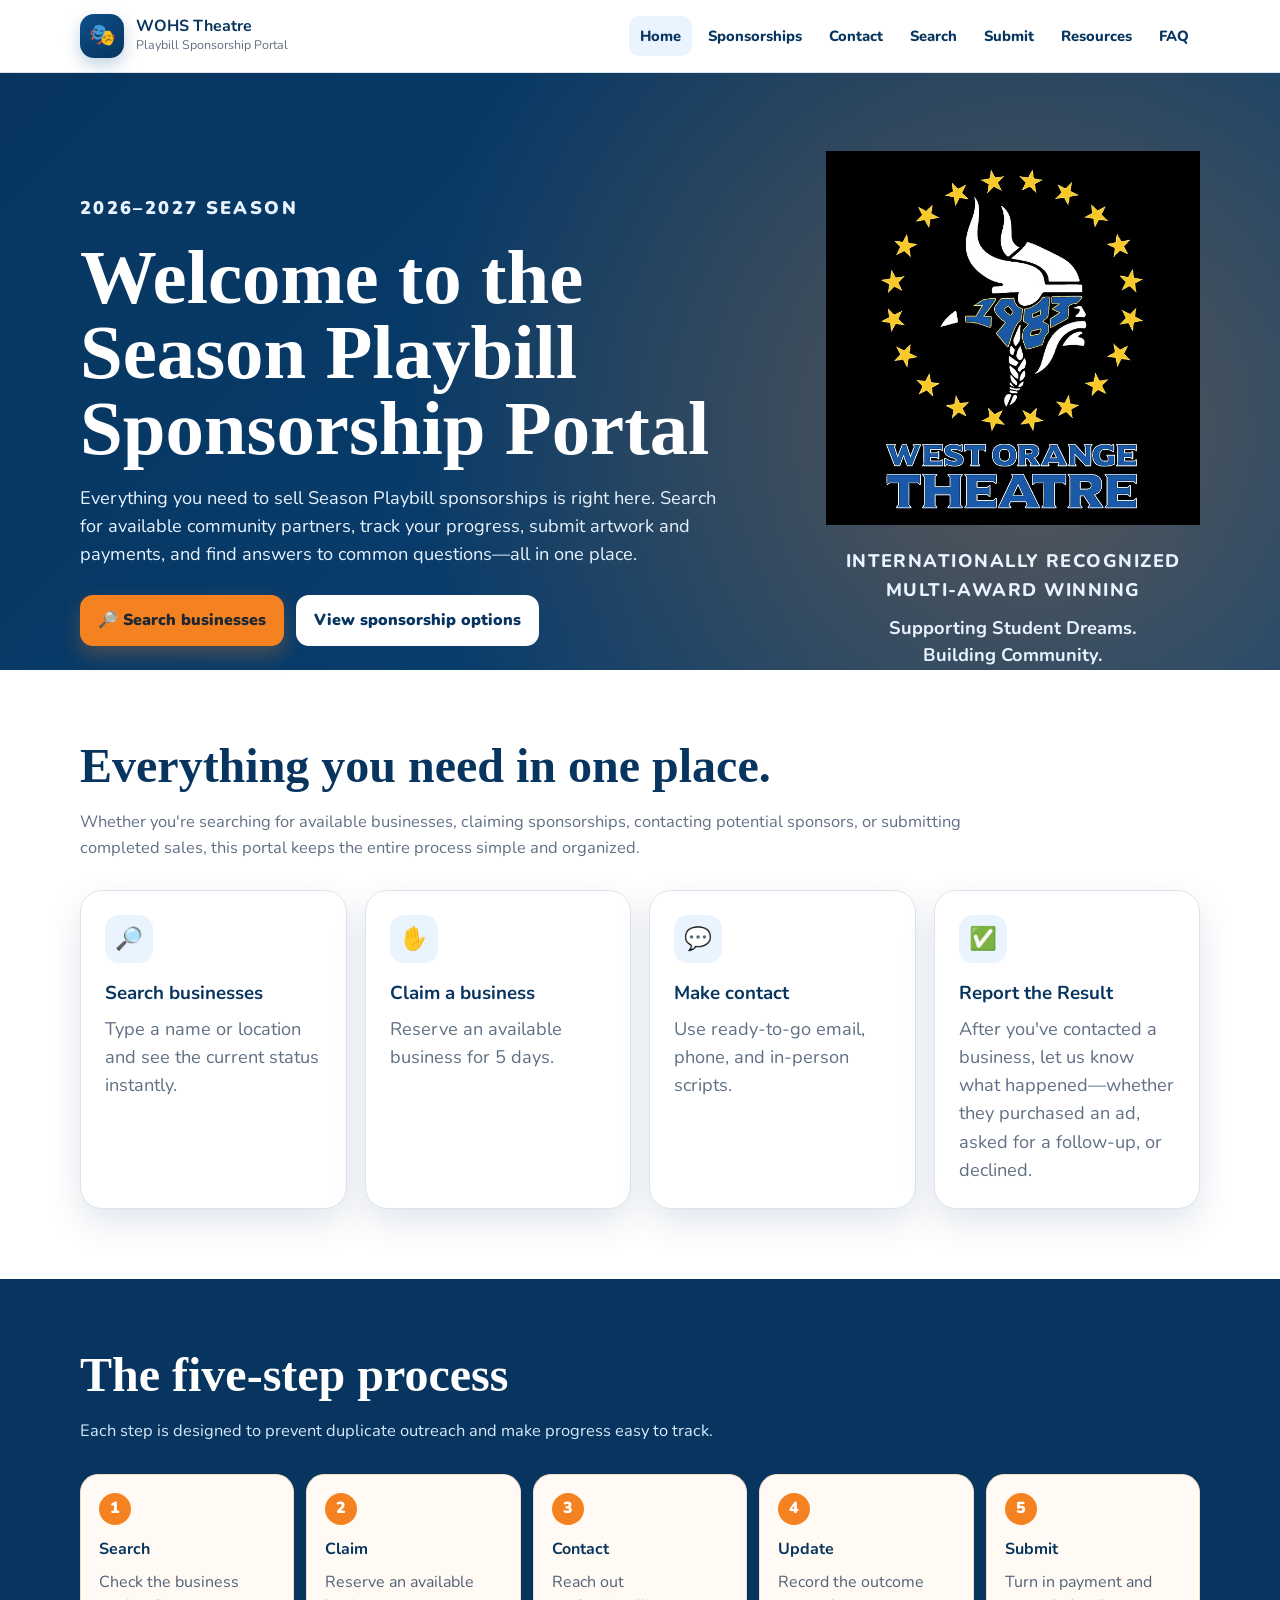
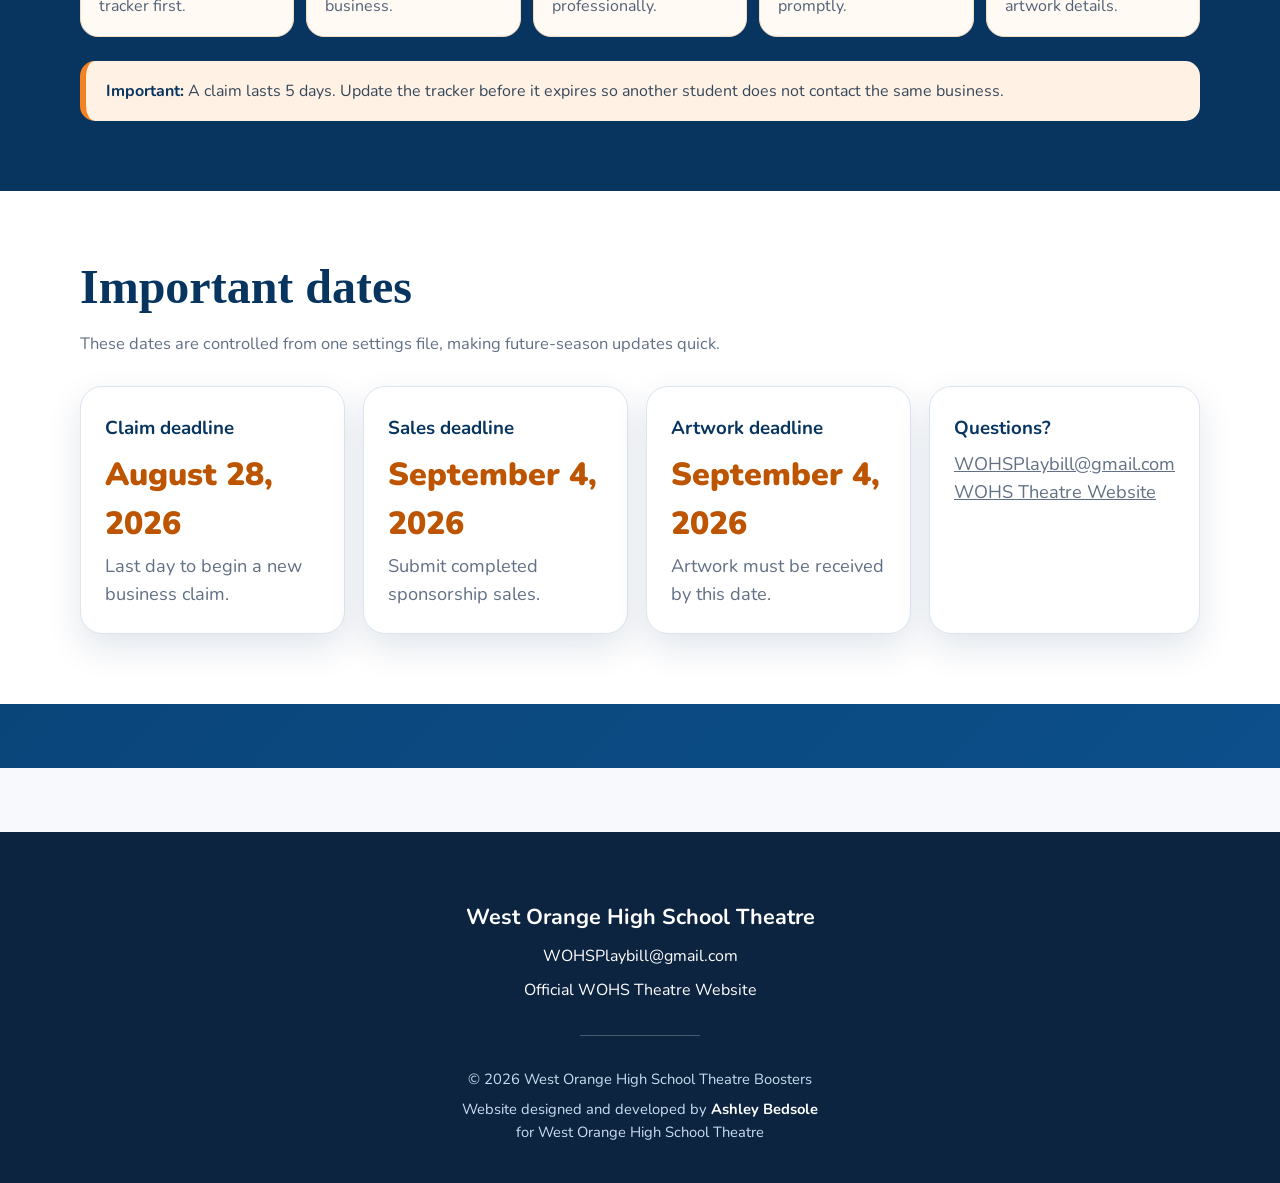
==== index.html @ 3144fc6a "Update index.html Updated order of navigation" ====
<!doctype html><html lang="en"><head><meta charset="utf-8"><meta name="viewport" content="width=device-width,initial-scale=1"><title>WOHS Theatre Playbill Sponsorships</title><meta name="description" content="Search, claim, contact, and submit West Orange High School Theatre playbill sponsorships."><link rel="stylesheet" href="css/styles.css"><script defer src="js/config.js"></script><script defer src="js/app.js"></script></head><body>
<a class="skip-link" href="#main">Skip to content</a>
<header class="site-header"><div class="container header-inner"><a class="brand" href="index.html"><span class="brand-mark">🎭</span><span class="brand-text"><strong>WOHS Theatre</strong><span>Playbill Sponsorship Portal</span></span></a><button class="menu-button" aria-expanded="false" aria-label="Open navigation">Menu</button><nav class="site-nav">
  <a href="index.html">Home</a>
  <a href="sponsorships.html">Sponsorships</a>
  <a href="contact.html">Contact</a>
  <a href="search.html">Search</a>
  <a href="submit.html">Submit</a>
  <a href="resources.html">Resources</a>
  <a href="faq.html">FAQ</a>
</nav></div></header>
<main id="main"><section class="hero"><div class="container hero-grid"><div><p class="eyebrow"><span data-config="season">2026–2027</span> season</p><h1>Welcome to the Season Playbill Sponsorship Portal</h1>

<p>
  Everything you need to sell Season Playbill sponsorships is right here.
  Search for available community partners, track your progress, submit
  artwork and payments, and find answers to common questions—all in one
  place.
</p><div class="hero-actions"><a class="button button-orange" href="search.html">🔎 Search businesses</a><a class="button button-white" href="sponsorships.html">View sponsorship options</a></div></div><div class="hero-brand">

    <img
        src="assets/wohs-theatre-logo.avif"
        alt="West Orange High School Theatre logo">

    <p class="hero-recognition">
        Internationally Recognized<br>
        Multi-Award Winning
    </p>

    <p class="hero-tagline">
        Supporting Student Dreams.<br>
        Building Community.
    </p>

</div>
    </div>
<section class="section section-white"><div class="container"><div class="section-title"><h2>Everything you need in one place.</h2>

<p>
Whether you're searching for available businesses, claiming sponsorships, contacting potential sponsors, or submitting completed sales, this portal keeps the entire process simple and organized.
</p></div><div class="action-grid"><a class="action-card" href="search.html"><span class="card-icon">🔎</span><h3>Search businesses</h3><p>Type a name or location and see the current status instantly.</p></a><a class="action-card" data-link="claimFormUrl" href="#"><span class="card-icon">✋</span><h3>Claim a business</h3><p>Reserve an available business for <span data-config="claimLengthDays">5</span> days.</p></a><a class="action-card" href="contact.html"><span class="card-icon">💬</span><h3>Make contact</h3><p>Use ready-to-go email, phone, and in-person scripts.</p></a><a class="action-card" href="submit.html"><span class="card-icon">✅</span><h3>Report the Result</h3>

<p>
  After you've contacted a business, let us know what happened—whether they purchased an ad, asked for a follow-up, or declined.
</p></a></div></div></section>
<section class="section process-section"><div class="container"><div class="section-title"><h2>The five-step process</h2><p>Each step is designed to prevent duplicate outreach and make progress easy to track.</p></div><div class="steps"><div class="step"><strong>Search</strong><span>Check the business tracker first.</span></div><div class="step"><strong>Claim</strong><span>Reserve an available business.</span></div><div class="step"><strong>Contact</strong><span>Reach out professionally.</span></div><div class="step"><strong>Update</strong><span>Record the outcome promptly.</span></div><div class="step"><strong>Submit</strong><span>Turn in payment and artwork details.</span></div></div><div class="notice" style="margin-top:24px"><strong>Important:</strong> A claim lasts <span data-config="claimLengthDays">5</span> days. Update the tracker before it expires so another student does not contact the same business.</div></div></section>
<section class="section section-white"><div class="container"><div class="section-title"><h2>Important dates</h2><p>These dates are controlled from one settings file, making future-season updates quick.</p></div><div class="pricing-grid"><div class="price-card"><h3>Claim deadline</h3><p class="price" data-config="claimDeadline">August 28, 2026</p><p>Last day to begin a new business claim.</p></div><div class="price-card"><h3>Sales deadline</h3><p class="price" data-config="salesDeadline">September 4, 2026</p><p>Submit completed sponsorship sales.</p></div><div class="price-card"><h3>Artwork deadline</h3><p class="price" data-config="artworkDeadline">September 4, 2026</p><p>Artwork must be received by this date.</p></div><div class="price-card">
  <h3>Questions?</h3>

  <p>
    <a
      data-email-link
      href="mailto:WOHSPlaybill@gmail.com"
      data-config="contactEmail">
      WOHSPlaybill@gmail.com
    </a>
  </p>

  <p>
    <a
      data-link="theatreWebsite"
      href="https://www.wohstheatre.com">
      WOHS Theatre Website
    </a>
  </p>
</div>

</div>
</div>
</section>
</main>
<footer class="site-footer">
  <div class="container">

    <div class="footer-main">
      <h3>West Orange High School Theatre</h3>

      <p>
        <a data-email-link
           href="mailto:WOHSPlaybill@gmail.com"
           data-config="contactEmail">
          WOHSPlaybill@gmail.com
        </a>
      </p>

      <p>
        <a data-link="theatreWebsite"
           href="https://www.wohstheatre.com">
          Official WOHS Theatre Website
        </a>
      </p>
    </div>

    <hr class="footer-divider">

    <div class="footer-credit">
      <p>© 2026 West Orange High School Theatre Boosters</p>

      <p>
        Website designed and developed by
        <a href="https://www.linkedin.com/in/ashleybedsole"
           target="_blank"
           rel="noopener">
          <strong>Ashley Bedsole</strong>
        </a><br>
        for West Orange High School Theatre
      </p>
    </div>
</footer>
</body>
</html>
---- css/styles.css ----
@import url('https://fonts.googleapis.com/css2?family=Nunito:wght@400;600;700;800;900&display=swap');
:root{--blue:#0c4f8a;--blue-dark:#07355f;--blue-soft:#eaf4ff;--orange:#f58220;--orange-dark:#bd5400;--cream:#fffaf2;--ink:#182433;--muted:#617085;--line:#dbe5ef;--green:#167547;--green-bg:#e9f8f0;--gold:#9a5b00;--gold-bg:#fff4dc;--purple:#315b9e;--purple-bg:#eaf0ff;--gray-bg:#f1f3f6;--shadow:0 14px 35px rgba(8,53,95,.12);--radius:22px}
*{box-sizing:border-box}html{scroll-behavior:smooth}body{margin:0;font-family:'Nunito',sans-serif;color:var(--ink);background:#f7f9fc;line-height:1.55}a{color:inherit}img{max-width:100%}.container{width:min(1120px,calc(100% - 32px));margin:auto}.skip-link{position:absolute;left:-9999px}.skip-link:focus{left:16px;top:16px;z-index:999;background:white;padding:10px;border-radius:8px}.site-header{position:sticky;top:0;z-index:50;background:rgba(255,255,255,.96);backdrop-filter:blur(12px);border-bottom:1px solid var(--line)}.header-inner{min-height:72px;display:flex;align-items:center;justify-content:space-between;gap:20px}.brand{text-decoration:none;display:flex;align-items:center;gap:12px}.brand-mark{width:44px;height:44px;border-radius:14px;background:linear-gradient(145deg,var(--blue),var(--blue-dark));display:grid;place-items:center;color:white;font-size:1.35rem;box-shadow:0 7px 16px rgba(12,79,138,.25)}.brand-text strong{display:block;color:var(--blue-dark);font-size:1rem;line-height:1.1}.brand-text span{display:block;color:var(--muted);font-size:.78rem}.site-nav{display:flex;align-items:center;gap:5px}.site-nav a{text-decoration:none;padding:9px 11px;border-radius:10px;color:var(--blue-dark);font-weight:800;font-size:.92rem}.site-nav a:hover,.site-nav a[aria-current='page']{background:var(--blue-soft)}.menu-button{display:none;border:0;background:var(--blue-soft);border-radius:10px;padding:9px 12px;font:inherit;font-weight:900;color:var(--blue-dark)}.hero{overflow:hidden;background:radial-gradient(circle at 80% 15%,rgba(245,130,32,.34),transparent 28%),linear-gradient(135deg,var(--blue-dark),var(--blue));color:white;padding:78px 0 64px}.hero-grid{
  display:grid;
  grid-template-columns:minmax(0,1.3fr) minmax(280px,.7fr);
  align-items:center;
  gap:52px;
}

.hero-grid > *{
  min-width:0;
}.eyebrow{text-transform:uppercase;letter-spacing:.13em;font-size:.76rem;font-weight:900;color:#ffd4ae}.hero h1,.page-hero h1{font-family:Rockwell,'Roboto Slab',Georgia,serif;font-size:clamp(2.55rem,6vw,5rem);line-height:.98;margin:.22em 0}.hero p{font-size:1.14rem;max-width:650px;color:#e8f3ff}.hero-actions,.button-row{display:flex;flex-wrap:wrap;gap:12px;margin-top:26px}.button{display:inline-flex;align-items:center;justify-content:center;gap:8px;text-decoration:none;border:0;border-radius:13px;padding:13px 18px;font-weight:900;cursor:pointer;transition:.18s transform,.18s box-shadow}.button:hover{transform:translateY(-2px)}.button-orange{background:var(--orange);color:#1e2731;box-shadow:0 9px 20px rgba(245,130,32,.28)}.button-orange:hover{background:#ff963d}.button-white{background:white;color:var(--blue-dark)}.button-blue{background:var(--blue);color:white}.button-small{padding:10px 14px;font-size:.9rem}.playbill-card{background:#fff;color:var(--ink);border-radius:28px;padding:20px;box-shadow:0 25px 55px rgba(0,0,0,.24);transform:rotate(2deg)}.playbill-top{border:5px solid var(--ink);padding:12px;text-align:center}.playbill-top small{font-weight:900}.bravo{font-family:Rockwell,Georgia,serif;font-size:clamp(3.2rem,7vw,5.2rem);line-height:1;color:var(--blue-dark);margin:8px 0}.playbill-art{height:190px;margin-top:14px;border-radius:13px;background:linear-gradient(145deg,rgba(12,79,138,.92),rgba(7,53,95,.98)),repeating-linear-gradient(30deg,transparent 0 20px,rgba(255,255,255,.08) 20px 22px);display:grid;place-items:center;color:white;text-align:center;padding:20px}.playbill-art span{font-size:4.4rem}.section{padding:70px 0}.section-white{background:white}.section-title{
  max-width:none;
  margin-bottom:30px;
}

.section-title p{
  max-width:900px;
}.section-title h2,.content-card h2{font-family:Rockwell,'Roboto Slab',Georgia,serif;color:var(--blue-dark);font-size:clamp(1.9rem,4vw,3rem);line-height:1.1;margin:0 0 10px}.section-title p{color:var(--muted);font-size:1.03rem}.action-grid,.pricing-grid,.resource-grid{display:grid;grid-template-columns:repeat(4,1fr);gap:18px}.action-card,.price-card,.resource-card,.content-card{background:white;border:1px solid var(--line);border-radius:var(--radius);padding:24px;box-shadow:var(--shadow)}.action-card{text-decoration:none;transition:.18s transform,.18s border-color}.action-card:hover{transform:translateY(-4px);border-color:#9fc1e4}.card-icon{width:48px;height:48px;border-radius:14px;background:var(--blue-soft);display:grid;place-items:center;font-size:1.4rem;margin-bottom:16px}.action-card h3,.price-card h3,.resource-card h3{color:var(--blue-dark);margin:.2rem 0 .4rem}.action-card p,.price-card p,.resource-card p{color:var(--muted);margin:0}.steps{display:grid;grid-template-columns:repeat(5,1fr);gap:12px;counter-reset:step}.step{background:var(--cream);border:1px solid #f3dcc0;border-radius:18px;padding:18px}.step:before{counter-increment:step;content:counter(step);width:32px;height:32px;display:grid;place-items:center;border-radius:50%;background:var(--orange);font-weight:900;margin-bottom:12px}.step strong{display:block;color:var(--blue-dark)}.notice{background:#fff2e4;border-left:6px solid var(--orange);padding:18px 20px;border-radius:15px}.page-hero{background:linear-gradient(135deg,var(--blue-dark),var(--blue));color:white;padding:52px 0}.page-hero h1{font-size:clamp(2.3rem,5vw,4.2rem)}.page-hero p{max-width:720px;color:#e7f2ff;font-size:1.08rem}.content-wrap{display:grid;grid-template-columns:minmax(0,1fr) 300px;gap:25px;align-items:start}.sidebar-card{position:sticky;top:96px}.search-panel{background:white;border:1px solid var(--line);border-radius:26px;padding:24px;box-shadow:var(--shadow);margin-top:-38px;position:relative}.search-label{display:block;color:var(--blue-dark);font-weight:900;margin-bottom:8px}.search-control{display:flex;gap:10px;align-items:center;border:2px solid #c5d8eb;border-radius:16px;padding:4px 6px 4px 14px}.search-control:focus-within{border-color:var(--blue);box-shadow:0 0 0 4px rgba(12,79,138,.1)}.search-control input{min-width:0;flex:1;border:0;outline:0;padding:13px 4px;font:inherit;font-size:1.02rem}.clear-button{border:0;background:var(--blue-soft);color:var(--blue-dark);border-radius:10px;padding:9px 12px;font:inherit;font-weight:900;cursor:pointer}.filters{display:flex;gap:8px;flex-wrap:wrap;margin:18px 0}.filter-chip{border:1px solid #bfd2e5;background:white;border-radius:999px;padding:8px 13px;color:var(--blue-dark);font:inherit;font-weight:900;cursor:pointer}.filter-chip.active{background:var(--blue);color:white;border-color:var(--blue)}.results-header{display:flex;justify-content:space-between;align-items:center;gap:10px;margin:24px 0 12px}.results-header h2{font-family:Rockwell,Georgia,serif;color:var(--blue-dark);margin:0}.results-header span{color:var(--muted);font-weight:800}.business-results{display:grid;gap:13px}.business-card{background:white;border:1px solid var(--line);border-radius:18px;padding:19px;box-shadow:0 7px 20px rgba(8,53,95,.06)}.business-card-main{display:flex;justify-content:space-between;align-items:flex-start;gap:16px}.business-card h2{font-family:'Nunito',sans-serif;font-size:1.15rem;margin:0;color:var(--blue-dark)}.location,.result-detail,.updated{margin:.2rem 0;color:var(--muted)}.updated{font-size:.8rem}.status{border-radius:999px;padding:7px 10px;font-size:.78rem;font-weight:900;white-space:nowrap}.status-available{background:var(--green-bg);color:var(--green)}.status-claimed{background:var(--gold-bg);color:var(--gold)}.status-purchased{background:var(--purple-bg);color:var(--purple)}.status-declined,.status-other{background:var(--gray-bg);color:#56606d}.empty-message{display:flex;flex-direction:column;gap:3px;padding:22px;border:1px dashed #b8cadd;border-radius:16px;color:var(--muted)}.price-card .price{font-size:2rem;font-weight:900;color:var(--orange-dark);margin:.2rem 0}.price-card.featured{border:2px solid var(--orange);position:relative}.price-card.featured:before{content:'Popular';position:absolute;right:16px;top:-13px;background:var(--orange);padding:4px 10px;border-radius:999px;font-size:.75rem;font-weight:900}.two-col{display:grid;grid-template-columns:1fr 1fr;gap:20px}.check-list{padding:0;list-style:none}.check-list li{padding-left:28px;position:relative;margin:10px 0}.check-list li:before{content:'✓';position:absolute;left:0;color:var(--green);font-weight:900}.faq details{background:white;border:1px solid var(--line);border-radius:15px;padding:16px 18px;margin-bottom:10px}.faq summary{cursor:pointer;font-weight:900;color:var(--blue-dark)}.faq p{color:var(--muted)}.site-footer{background:var(--blue-dark);color:white;padding:38px 0;margin-top:50px}.footer-grid{display:flex;justify-content:space-between;gap:30px;align-items:flex-start}.site-footer p{color:#c9def2;margin:.4rem 0}.site-footer a{color:white}.fine-print{font-size:.8rem;color:#9fbcd7!important;margin-top:18px!important}
@media(max-width:900px){.hero-grid,.content-wrap{grid-template-columns:1fr}.playbill-card{max-width:470px;margin:auto}.action-grid,.pricing-grid,.resource-grid{grid-template-columns:repeat(2,1fr)}.steps{grid-template-columns:1fr 1fr}.sidebar-card{position:static}.site-nav{display:none;position:absolute;top:72px;left:0;right:0;background:white;padding:12px 16px 18px;border-bottom:1px solid var(--line);flex-direction:column;align-items:stretch}.site-nav.open{display:flex}.menu-button{display:block}.site-nav a{padding:11px 14px}.two-col{grid-template-columns:1fr}}
@media(max-width:600px){.container{width:min(100% - 22px,1120px)}.hero{padding:52px 0}.hero-grid{gap:34px}.hero-actions .button,.button-row .button{width:100%}.action-grid,.pricing-grid,.resource-grid,.steps{grid-template-columns:1fr}.section{padding:52px 0}.business-card-main{flex-direction:column}.status{align-self:flex-start}.search-panel{padding:17px}.footer-grid{flex-direction:column}.brand-text span{display:none}}
/* ---------- Footer ---------- */

.site-footer{
    background:#0d2440;
    color:#ffffff;
    margin-top:4rem;
    padding:3rem 1.5rem 2rem;
}

.site-footer a{
    color:#ffffff;
    text-decoration:none;
    transition:.2s;
}

.site-footer a:hover{
    color:#f6a623;
}

.footer-main{
    text-align:center;
}

.footer-main h3{
    margin-bottom:.6rem;
    font-size:1.35rem;
}

.footer-main p{
    margin:.55rem 0;
}

.footer-divider{
    width:120px;
    margin:2rem auto;
    border:none;
    border-top:1px solid rgba(255,255,255,.25);
}

.footer-credit{
    text-align:center;
    font-size:.92rem;
    color:rgba(255,255,255,.82);
}

.footer-credit p{
    margin:.4rem 0;
    line-height:1.6;
}

.footer-credit strong{
    color:#ffffff;
}
/* ---------- Homepage Logo Section ---------- */

.hero-brand{
  text-align:center;
}

.hero-brand img{
  display:block;
  width:100%;
  max-width:420px;
  height:auto;
  margin:0 auto;
  object-fit:contain;
}

.hero-recognition{
  margin:1.4rem 0 .6rem;
  color:#ffffff;
  font-size:1rem;
  font-weight:800;
  letter-spacing:.08em;
  line-height:1.6;
  text-transform:uppercase;
}

.hero-tagline{
  margin:0;
  color:#f4b400;
  font-size:1.15rem;
  font-weight:700;
  line-height:1.5;
}

@media (max-width: 850px){
  .hero-brand img{
    width:min(100%, 340px);
  }
}

/* Five-step process section */

.process-section{
  background:var(--blue-dark);
  color:white;
}

.process-section .section-title h2{
  color:white;
}

.process-section .section-title p{
  color:#d9e9fb;
}

.process-section .step{
  background:#fffaf3;
  border-color:#f3dcc0;
}

.process-section .step strong{
  color:var(--blue-dark);
}

.process-section .step span{
  display:block;
  margin-top:8px;
  color:#526177;
  line-height:1.5;
}

.process-section .notice{
  background:#fff2e4;
  color:#37475b;
}

.process-section .notice strong{
  color:var(--blue-dark);
}
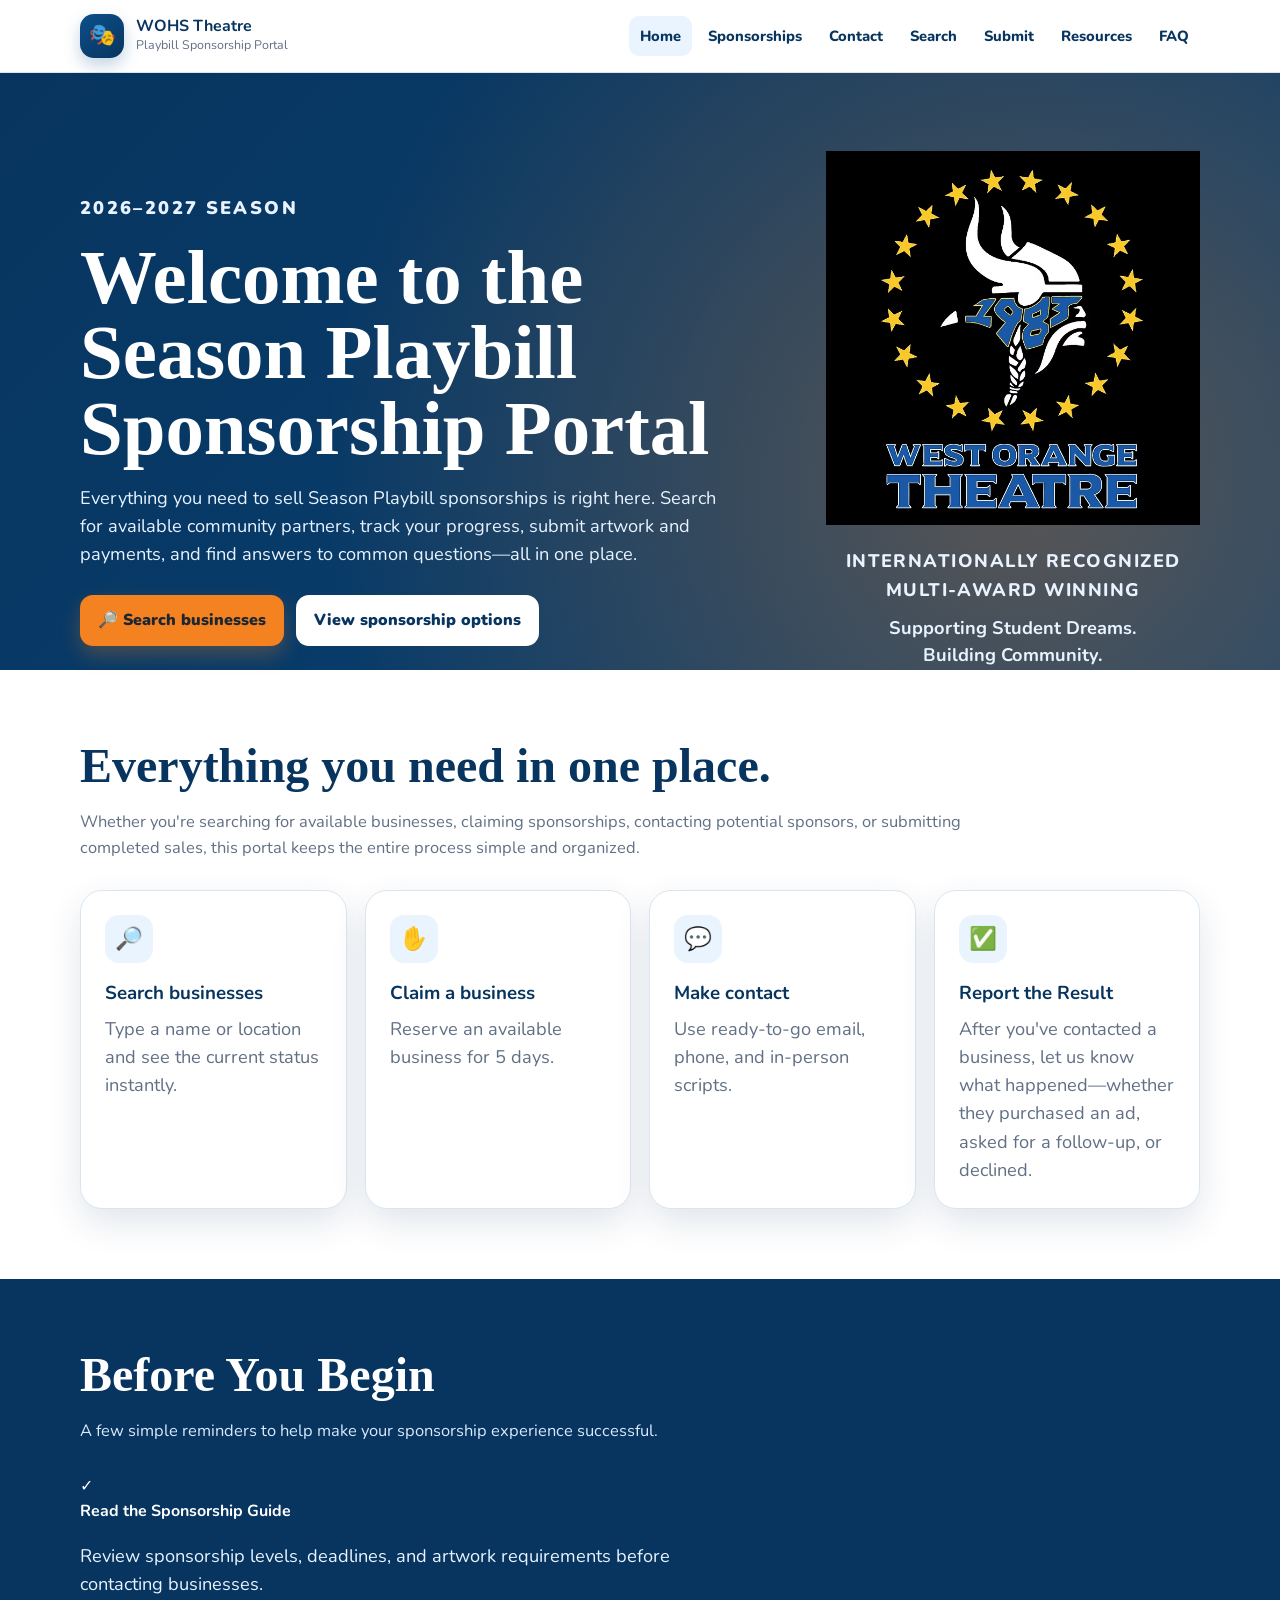
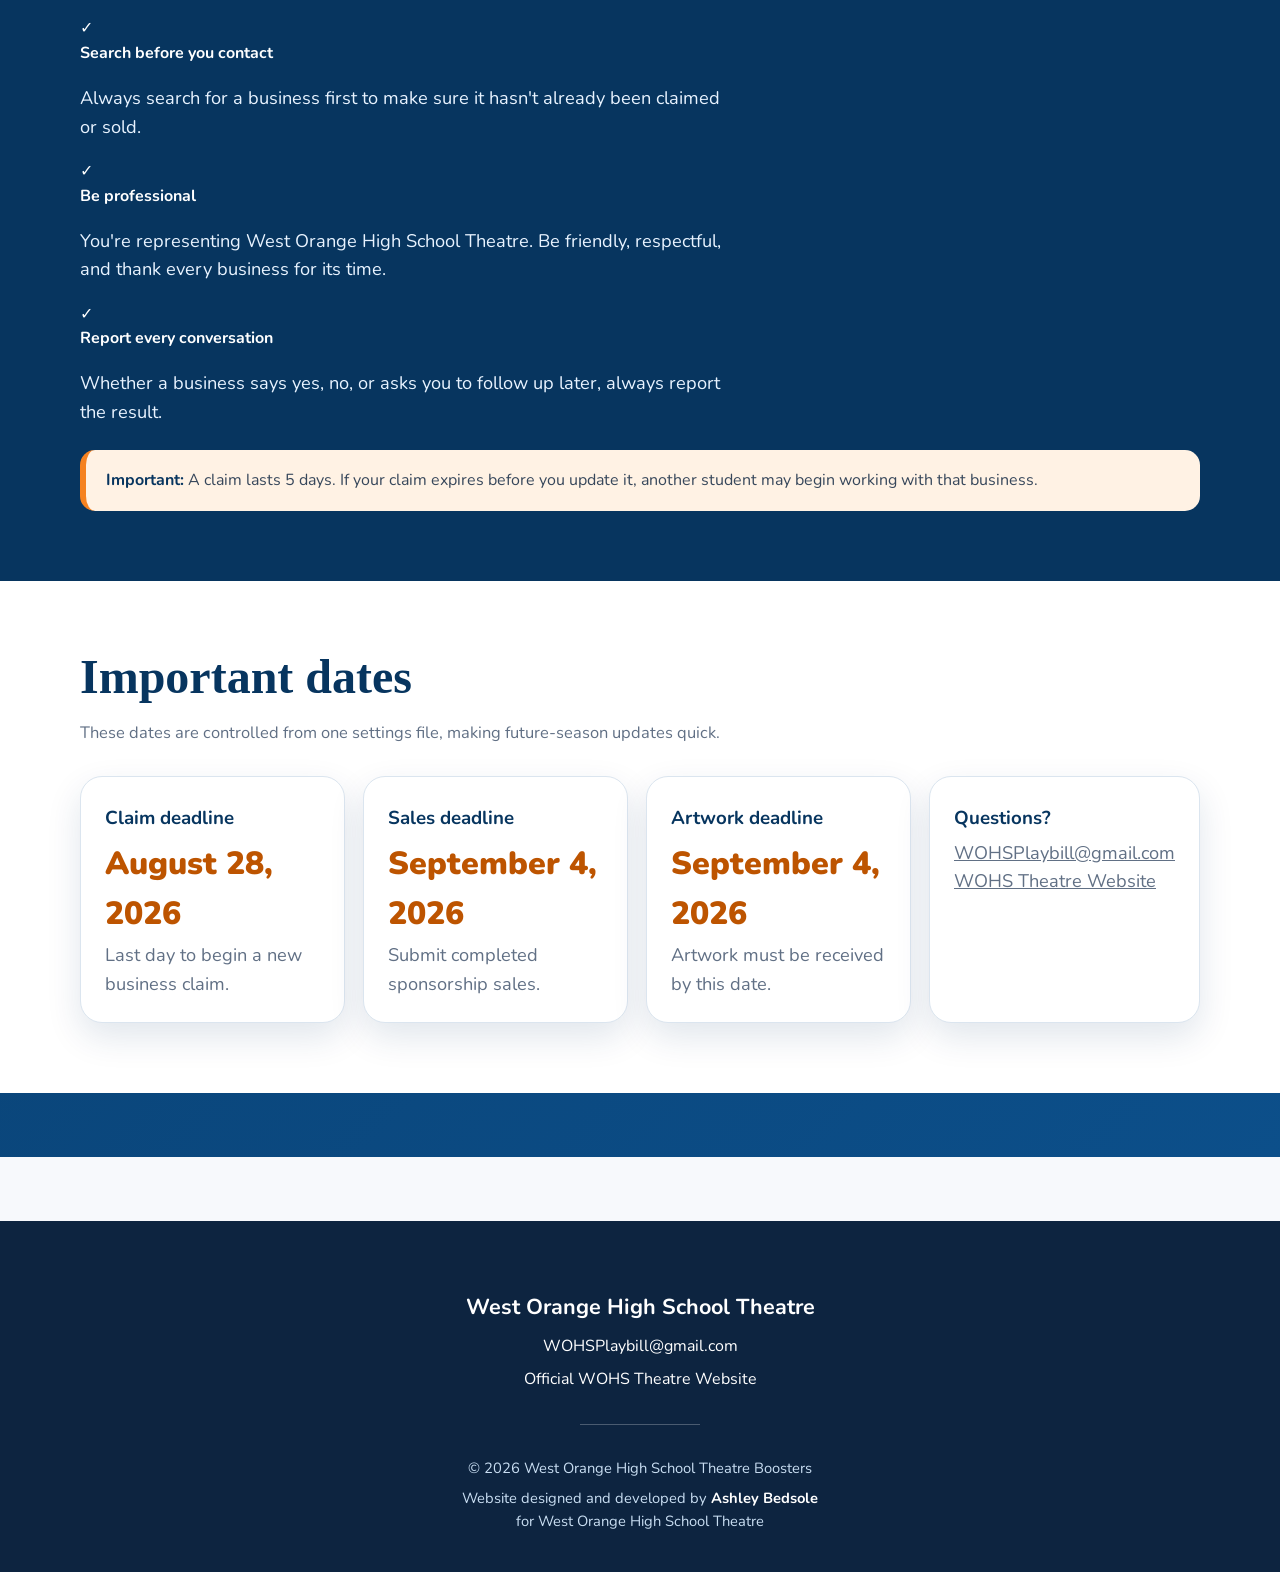
==== commit b26e96e0: "Update index.html" ====
--- a/index.html
+++ b/index.html
@@ -43,7 +43,57 @@
 <p>
   After you've contacted a business, let us know what happened—whether they purchased an ad, asked for a follow-up, or declined.
 </p></a></div></div></section>
-<section class="section process-section"><div class="container"><div class="section-title"><h2>The five-step process</h2><p>Each step is designed to prevent duplicate outreach and make progress easy to track.</p></div><div class="steps"><div class="step"><strong>Search</strong><span>Check the business tracker first.</span></div><div class="step"><strong>Claim</strong><span>Reserve an available business.</span></div><div class="step"><strong>Contact</strong><span>Reach out professionally.</span></div><div class="step"><strong>Update</strong><span>Record the outcome promptly.</span></div><div class="step"><strong>Submit</strong><span>Turn in payment and artwork details.</span></div></div><div class="notice" style="margin-top:24px"><strong>Important:</strong> A claim lasts <span data-config="claimLengthDays">5</span> days. Update the tracker before it expires so another student does not contact the same business.</div></div></section>
+<section class="section process-section">
+  <div class="container">
+
+    <div class="section-title">
+      <h2>Before You Begin</h2>
+      <p>A few simple reminders to help make your sponsorship experience successful.</p>
+    </div>
+
+    <div class="before-you-begin">
+
+      <div class="check-item">
+        <span class="check">✓</span>
+        <div>
+          <strong>Read the Sponsorship Guide</strong>
+          <p>Review sponsorship levels, deadlines, and artwork requirements before contacting businesses.</p>
+        </div>
+      </div>
+
+      <div class="check-item">
+        <span class="check">✓</span>
+        <div>
+          <strong>Search before you contact</strong>
+          <p>Always search for a business first to make sure it hasn't already been claimed or sold.</p>
+        </div>
+      </div>
+
+      <div class="check-item">
+        <span class="check">✓</span>
+        <div>
+          <strong>Be professional</strong>
+          <p>You're representing West Orange High School Theatre. Be friendly, respectful, and thank every business for its time.</p>
+        </div>
+      </div>
+
+      <div class="check-item">
+        <span class="check">✓</span>
+        <div>
+          <strong>Report every conversation</strong>
+          <p>Whether a business says yes, no, or asks you to follow up later, always report the result.</p>
+        </div>
+      </div>
+
+    </div>
+
+    <div class="notice" style="margin-top:24px">
+      <strong>Important:</strong>
+      A claim lasts <span data-config="claimLengthDays">5</span> days. If your claim expires before you update it, another student may begin working with that business.
+    </div>
+
+  </div>
+</section>
 <section class="section section-white"><div class="container"><div class="section-title"><h2>Important dates</h2><p>These dates are controlled from one settings file, making future-season updates quick.</p></div><div class="pricing-grid"><div class="price-card"><h3>Claim deadline</h3><p class="price" data-config="claimDeadline">August 28, 2026</p><p>Last day to begin a new business claim.</p></div><div class="price-card"><h3>Sales deadline</h3><p class="price" data-config="salesDeadline">September 4, 2026</p><p>Submit completed sponsorship sales.</p></div><div class="price-card"><h3>Artwork deadline</h3><p class="price" data-config="artworkDeadline">September 4, 2026</p><p>Artwork must be received by this date.</p></div><div class="price-card">
   <h3>Questions?</h3>
 
--- a/css/styles.css
+++ b/css/styles.css
@@ -150,3 +150,21 @@
 .process-section .notice strong{
   color:var(--blue-dark);
 }
+.contact-tip {
+  background: #f8fbff;
+  border-left: 6px solid #1b4d80;
+  border-radius: 12px;
+  padding: 1.5rem;
+  margin-bottom: 2rem;
+  box-shadow: 0 8px 20px rgba(0,0,0,.05);
+}
+
+.contact-tip h3 {
+  margin-top: 0;
+  margin-bottom: .75rem;
+  color: #1b4d80;
+}
+
+.contact-tip p:last-child {
+  margin-bottom: 0;
+}
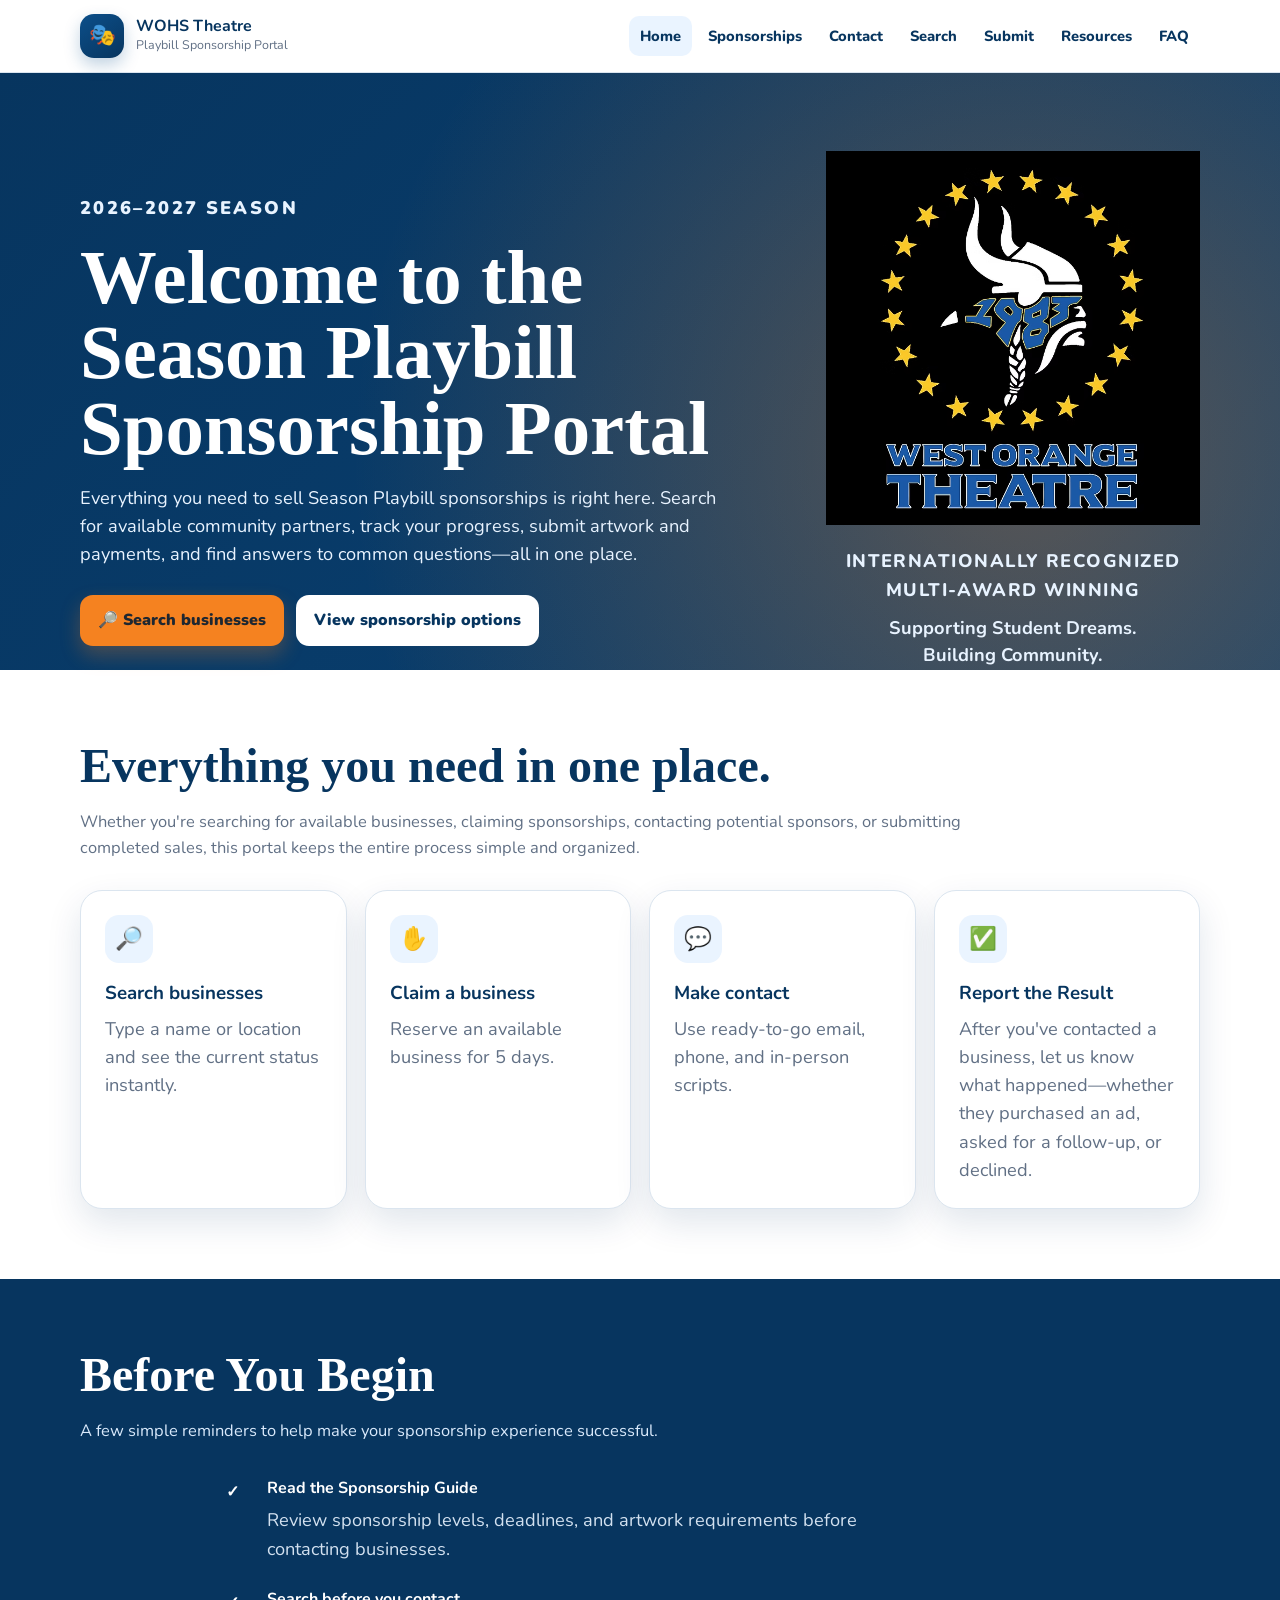
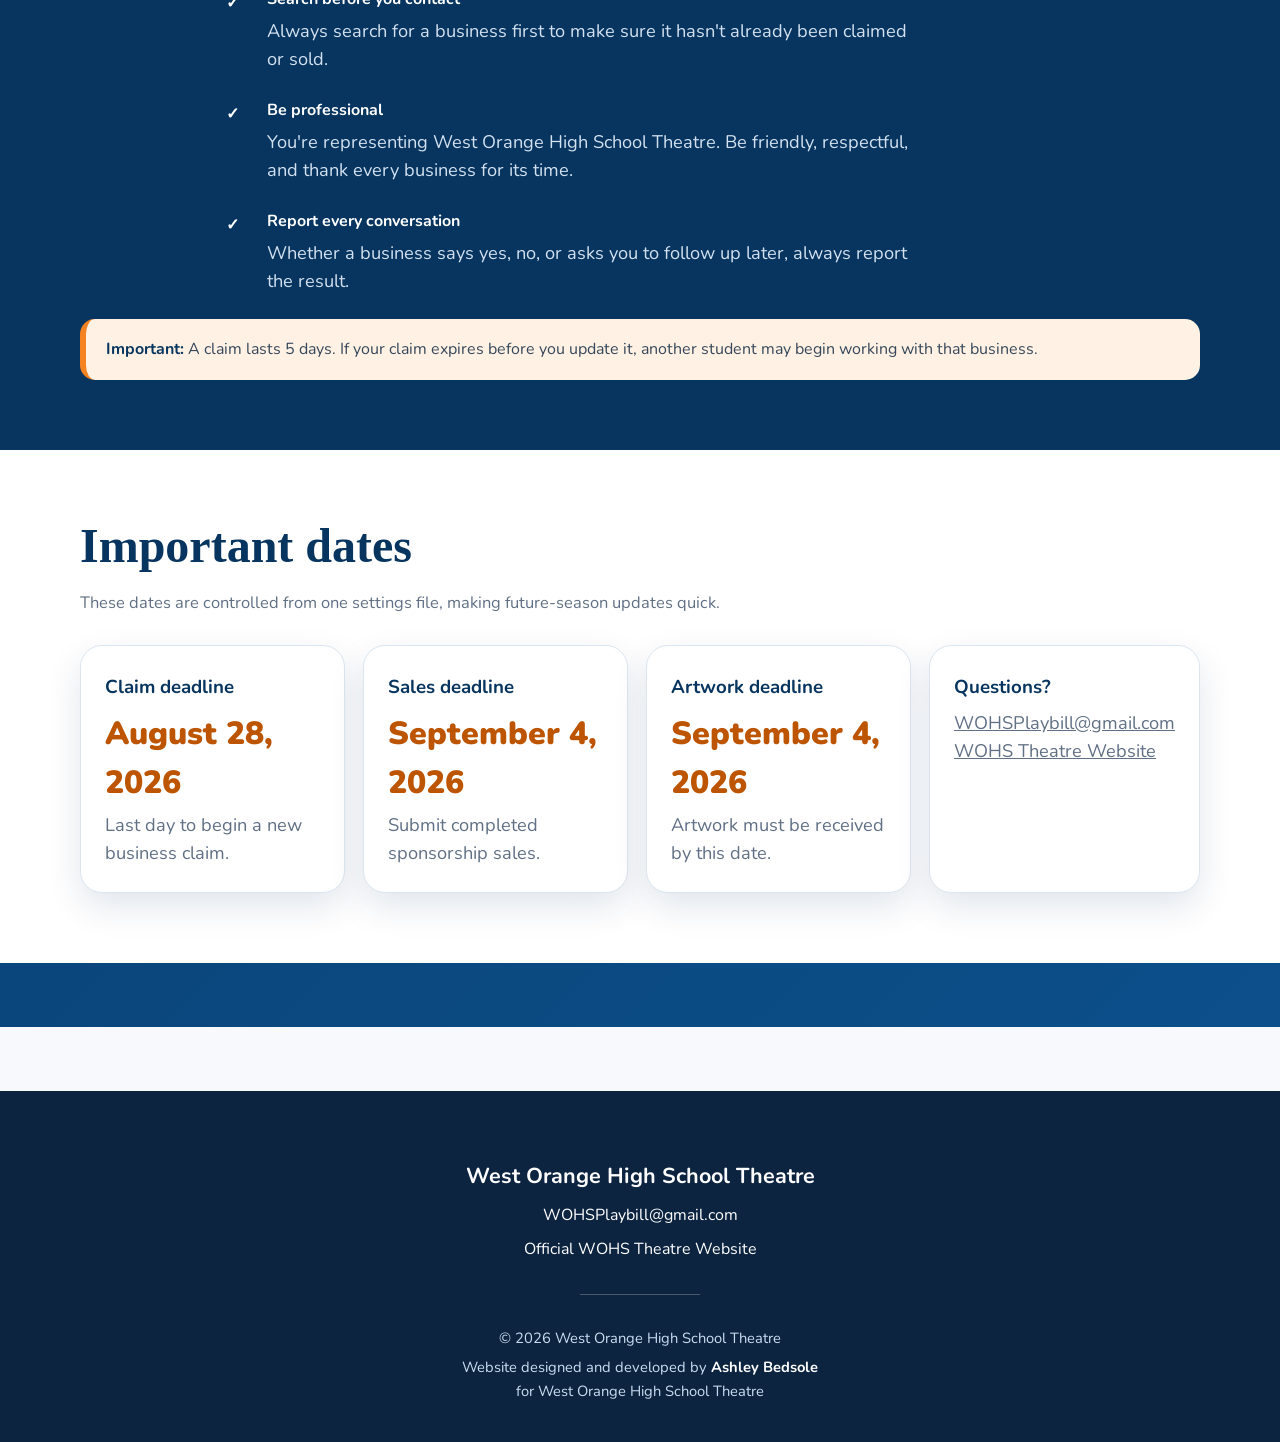
==== commit 1b855062: "Update index.html Removed the word "boosters"" ====
--- a/index.html
+++ b/index.html
@@ -144,7 +144,7 @@
     <hr class="footer-divider">
 
     <div class="footer-credit">
-      <p>© 2026 West Orange High School Theatre Boosters</p>
+      <p>© 2026 West Orange High School Theatre</p>
 
       <p>
         Website designed and developed by
--- a/css/styles.css
+++ b/css/styles.css
@@ -168,3 +168,37 @@
 .contact-tip p:last-child {
   margin-bottom: 0;
 }
+.before-you-begin{
+    max-width:850px;
+    margin:2rem auto 0;
+}
+
+.check-item{
+    display:flex;
+    align-items:flex-start;
+    gap:18px;
+    margin-bottom:1.5rem;
+}
+
+.check{
+    width:34px;
+    height:34px;
+    border-radius:50%;
+    background:var(--accent);
+    color:#fff;
+    display:flex;
+    align-items:center;
+    justify-content:center;
+    font-weight:700;
+    flex-shrink:0;
+}
+
+.check-item strong{
+    display:block;
+    margin-bottom:.35rem;
+}
+
+.check-item p{
+    margin:0;
+    opacity:.9;
+}
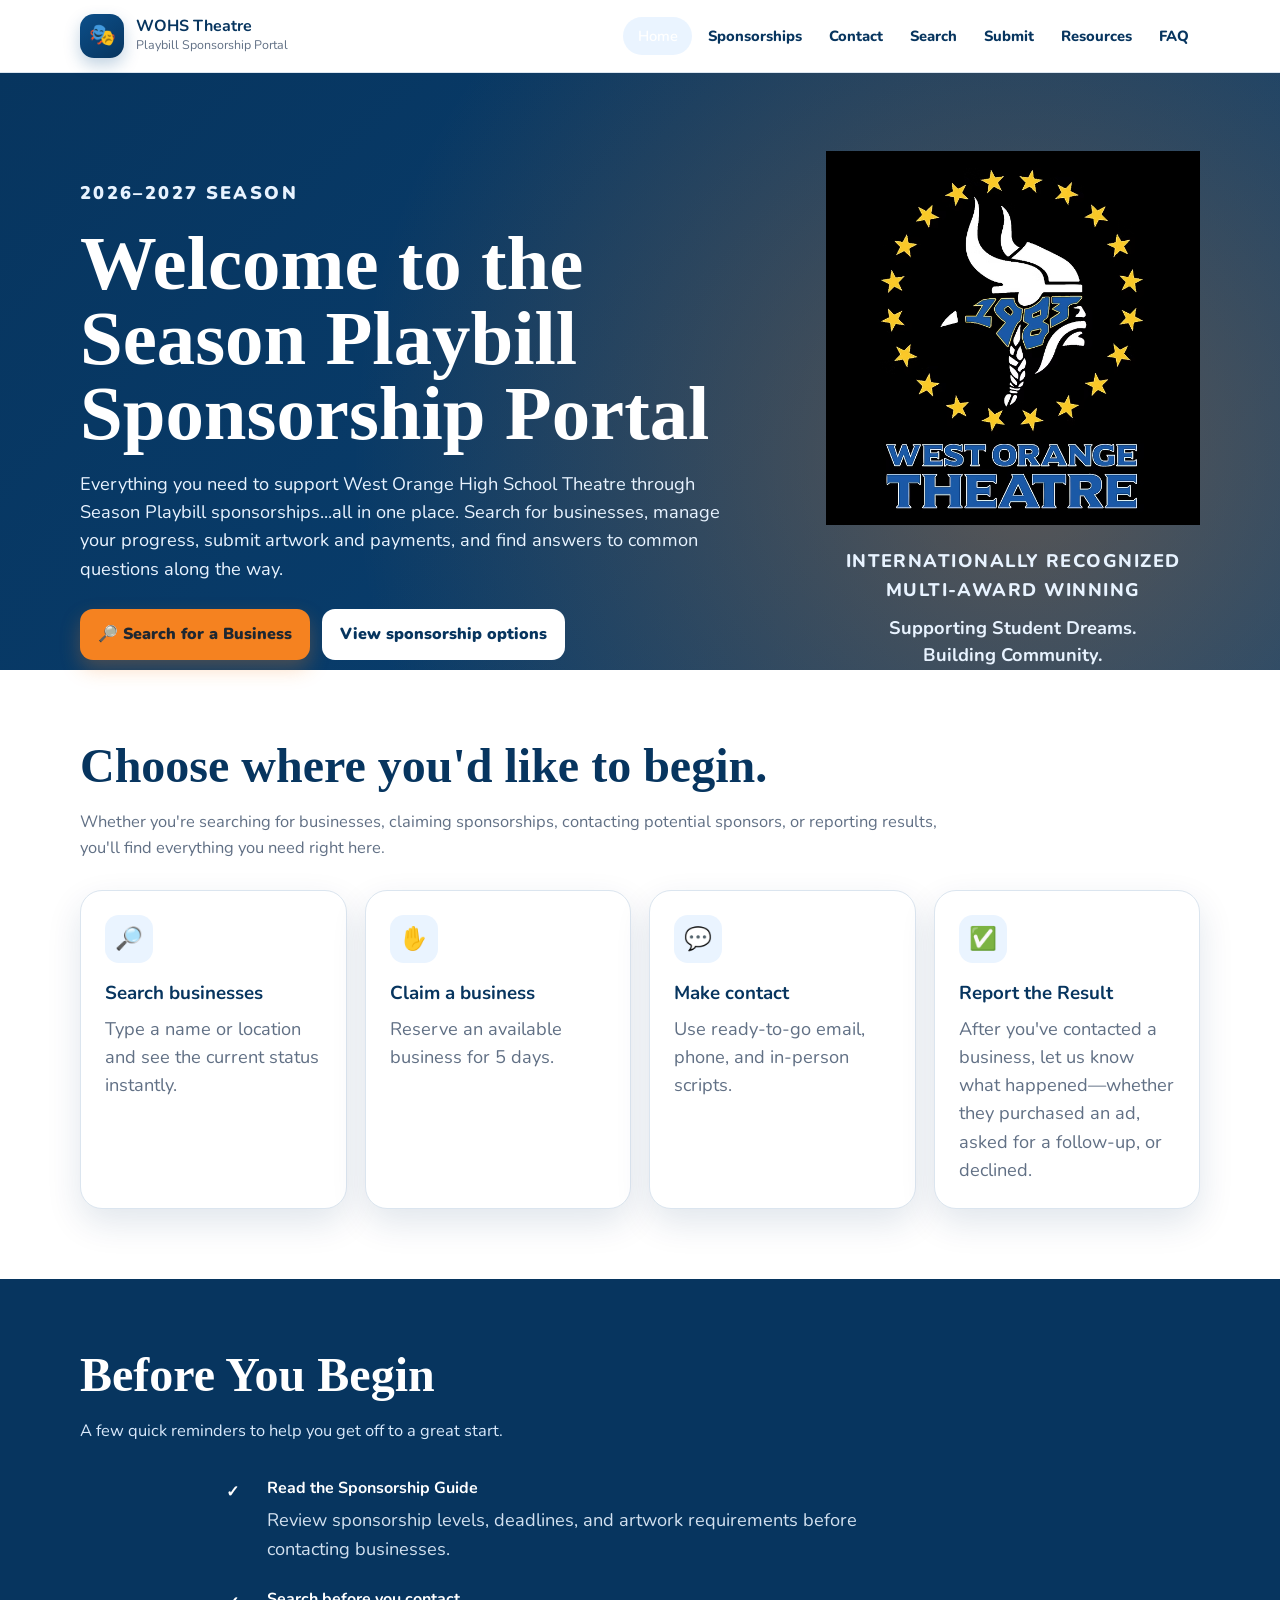
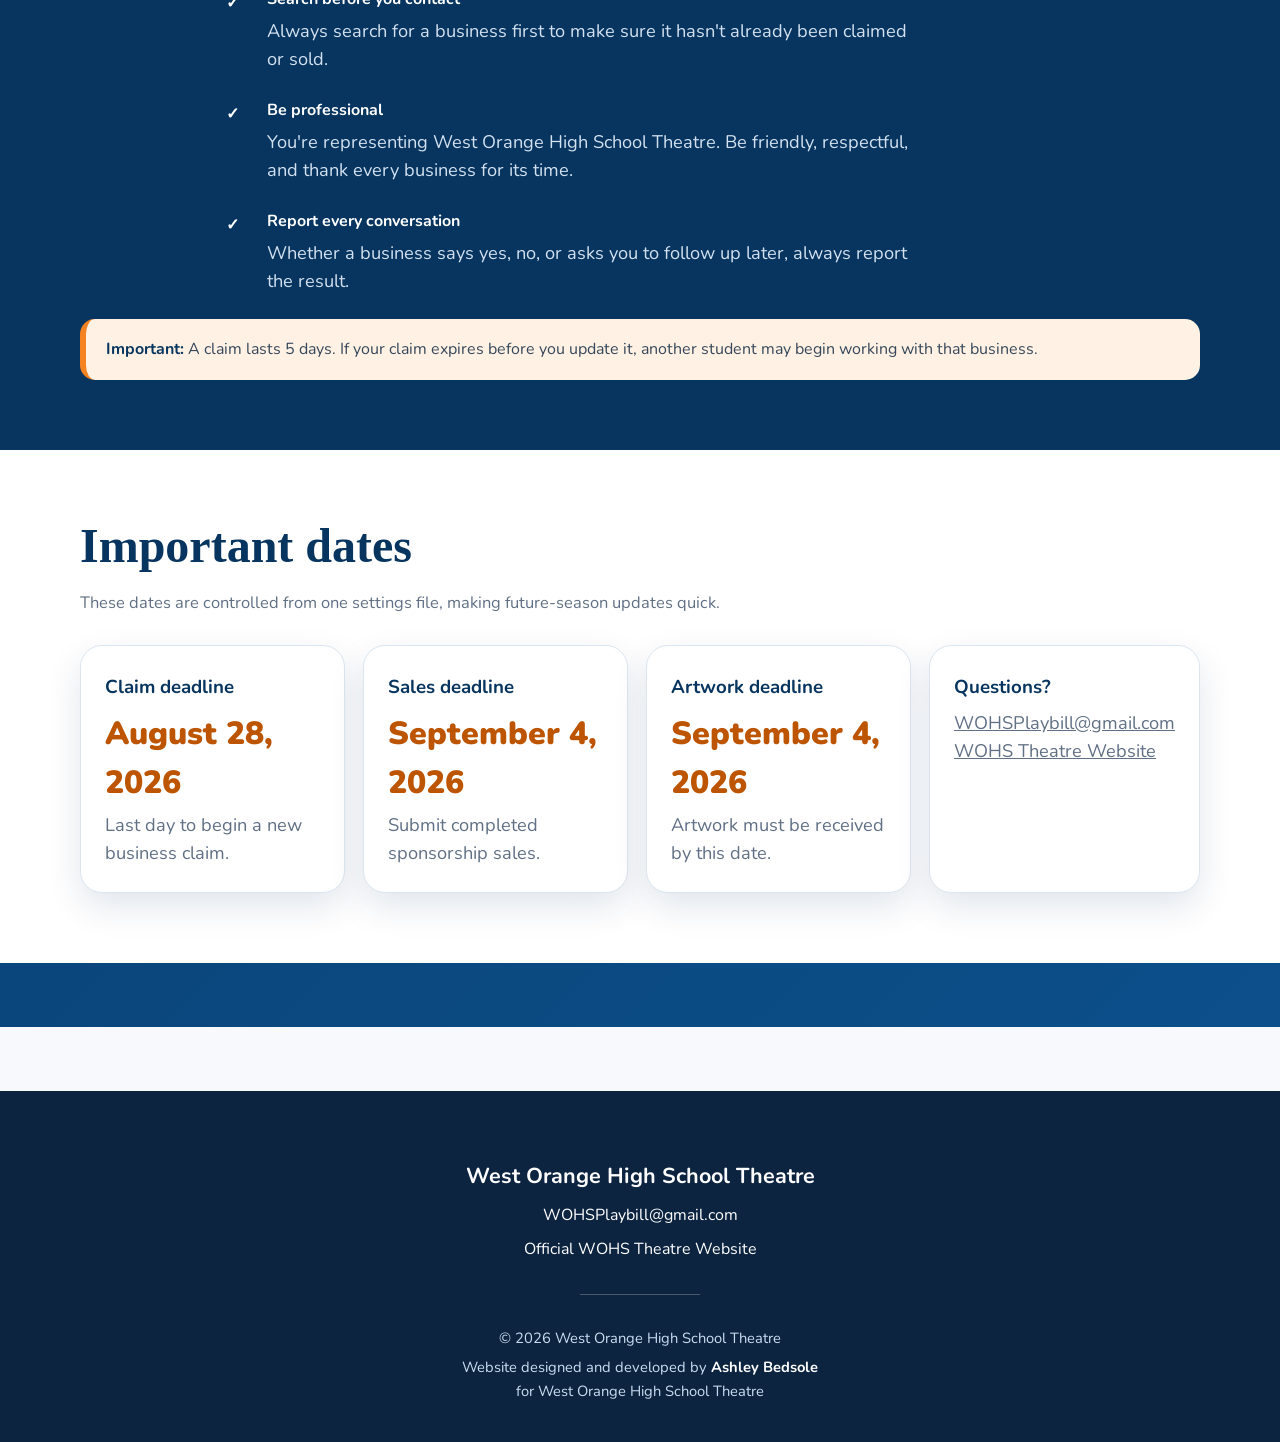
==== commit a8bbc1ad: "Update index.html Refine homepage wording" ====
--- a/index.html
+++ b/index.html
@@ -1,7 +1,7 @@
 <!doctype html><html lang="en"><head><meta charset="utf-8"><meta name="viewport" content="width=device-width,initial-scale=1"><title>WOHS Theatre Playbill Sponsorships</title><meta name="description" content="Search, claim, contact, and submit West Orange High School Theatre playbill sponsorships."><link rel="stylesheet" href="css/styles.css"><script defer src="js/config.js"></script><script defer src="js/app.js"></script></head><body>
 <a class="skip-link" href="#main">Skip to content</a>
 <header class="site-header"><div class="container header-inner"><a class="brand" href="index.html"><span class="brand-mark">🎭</span><span class="brand-text"><strong>WOHS Theatre</strong><span>Playbill Sponsorship Portal</span></span></a><button class="menu-button" aria-expanded="false" aria-label="Open navigation">Menu</button><nav class="site-nav">
-  <a href="index.html">Home</a>
+ <a href="index.html" class="active">Home</a>
   <a href="sponsorships.html">Sponsorships</a>
   <a href="contact.html">Contact</a>
   <a href="search.html">Search</a>
@@ -12,11 +12,11 @@
 <main id="main"><section class="hero"><div class="container hero-grid"><div><p class="eyebrow"><span data-config="season">2026–2027</span> season</p><h1>Welcome to the Season Playbill Sponsorship Portal</h1>
 
 <p>
-  Everything you need to sell Season Playbill sponsorships is right here.
-  Search for available community partners, track your progress, submit
-  artwork and payments, and find answers to common questions—all in one
-  place.
-</p><div class="hero-actions"><a class="button button-orange" href="search.html">🔎 Search businesses</a><a class="button button-white" href="sponsorships.html">View sponsorship options</a></div></div><div class="hero-brand">
+  Everything you need to support West Orange High School Theatre through
+  Season Playbill sponsorships...all in one place. Search for businesses,
+  manage your progress, submit artwork and payments, and find answers to
+  common questions along the way.
+</p><div class="hero-actions"><a class="button button-orange" href="search.html">🔎 Search for a Business</a><a class="button button-white" href="sponsorships.html">View sponsorship options</a></div></div><div class="hero-brand">
 
     <img
         src="assets/wohs-theatre-logo.avif"
@@ -34,10 +34,10 @@
 
 </div>
     </div>
-<section class="section section-white"><div class="container"><div class="section-title"><h2>Everything you need in one place.</h2>
+<section class="section section-white"><div class="container"><div class="section-title"><h2>Choose where you'd like to begin.</h2>
 
 <p>
-Whether you're searching for available businesses, claiming sponsorships, contacting potential sponsors, or submitting completed sales, this portal keeps the entire process simple and organized.
+Whether you're searching for businesses, claiming sponsorships, contacting potential sponsors, or reporting results, you'll find everything you need right here.
 </p></div><div class="action-grid"><a class="action-card" href="search.html"><span class="card-icon">🔎</span><h3>Search businesses</h3><p>Type a name or location and see the current status instantly.</p></a><a class="action-card" data-link="claimFormUrl" href="#"><span class="card-icon">✋</span><h3>Claim a business</h3><p>Reserve an available business for <span data-config="claimLengthDays">5</span> days.</p></a><a class="action-card" href="contact.html"><span class="card-icon">💬</span><h3>Make contact</h3><p>Use ready-to-go email, phone, and in-person scripts.</p></a><a class="action-card" href="submit.html"><span class="card-icon">✅</span><h3>Report the Result</h3>
 
 <p>
@@ -48,7 +48,7 @@
 
     <div class="section-title">
       <h2>Before You Begin</h2>
-      <p>A few simple reminders to help make your sponsorship experience successful.</p>
+      <p>A few quick reminders to help you get off to a great start.</p>
     </div>
 
     <div class="before-you-begin">
--- a/css/styles.css
+++ b/css/styles.css
@@ -202,3 +202,35 @@
     margin:0;
     opacity:.9;
 }
+/* ==========================================
+   Active Navigation Pill
+========================================== */
+
+header nav a.active {
+    background: var(--accent);
+    color: #fff !important;
+    padding: 0.45rem 0.9rem;
+    border-radius: 999px;
+    font-weight: 600;
+    transition: all 0.2s ease;
+}
+
+header nav a.active:hover {
+    color: #fff !important;
+}
+/* ==========================================
+   Active Navigation Pill
+========================================== */
+
+header nav a.active {
+    background: var(--accent);
+    color: #fff !important;
+    padding: 0.45rem 0.9rem;
+    border-radius: 999px;
+    font-weight: 600;
+    transition: all 0.2s ease;
+}
+
+header nav a.active:hover {
+    color: #fff !important;
+}
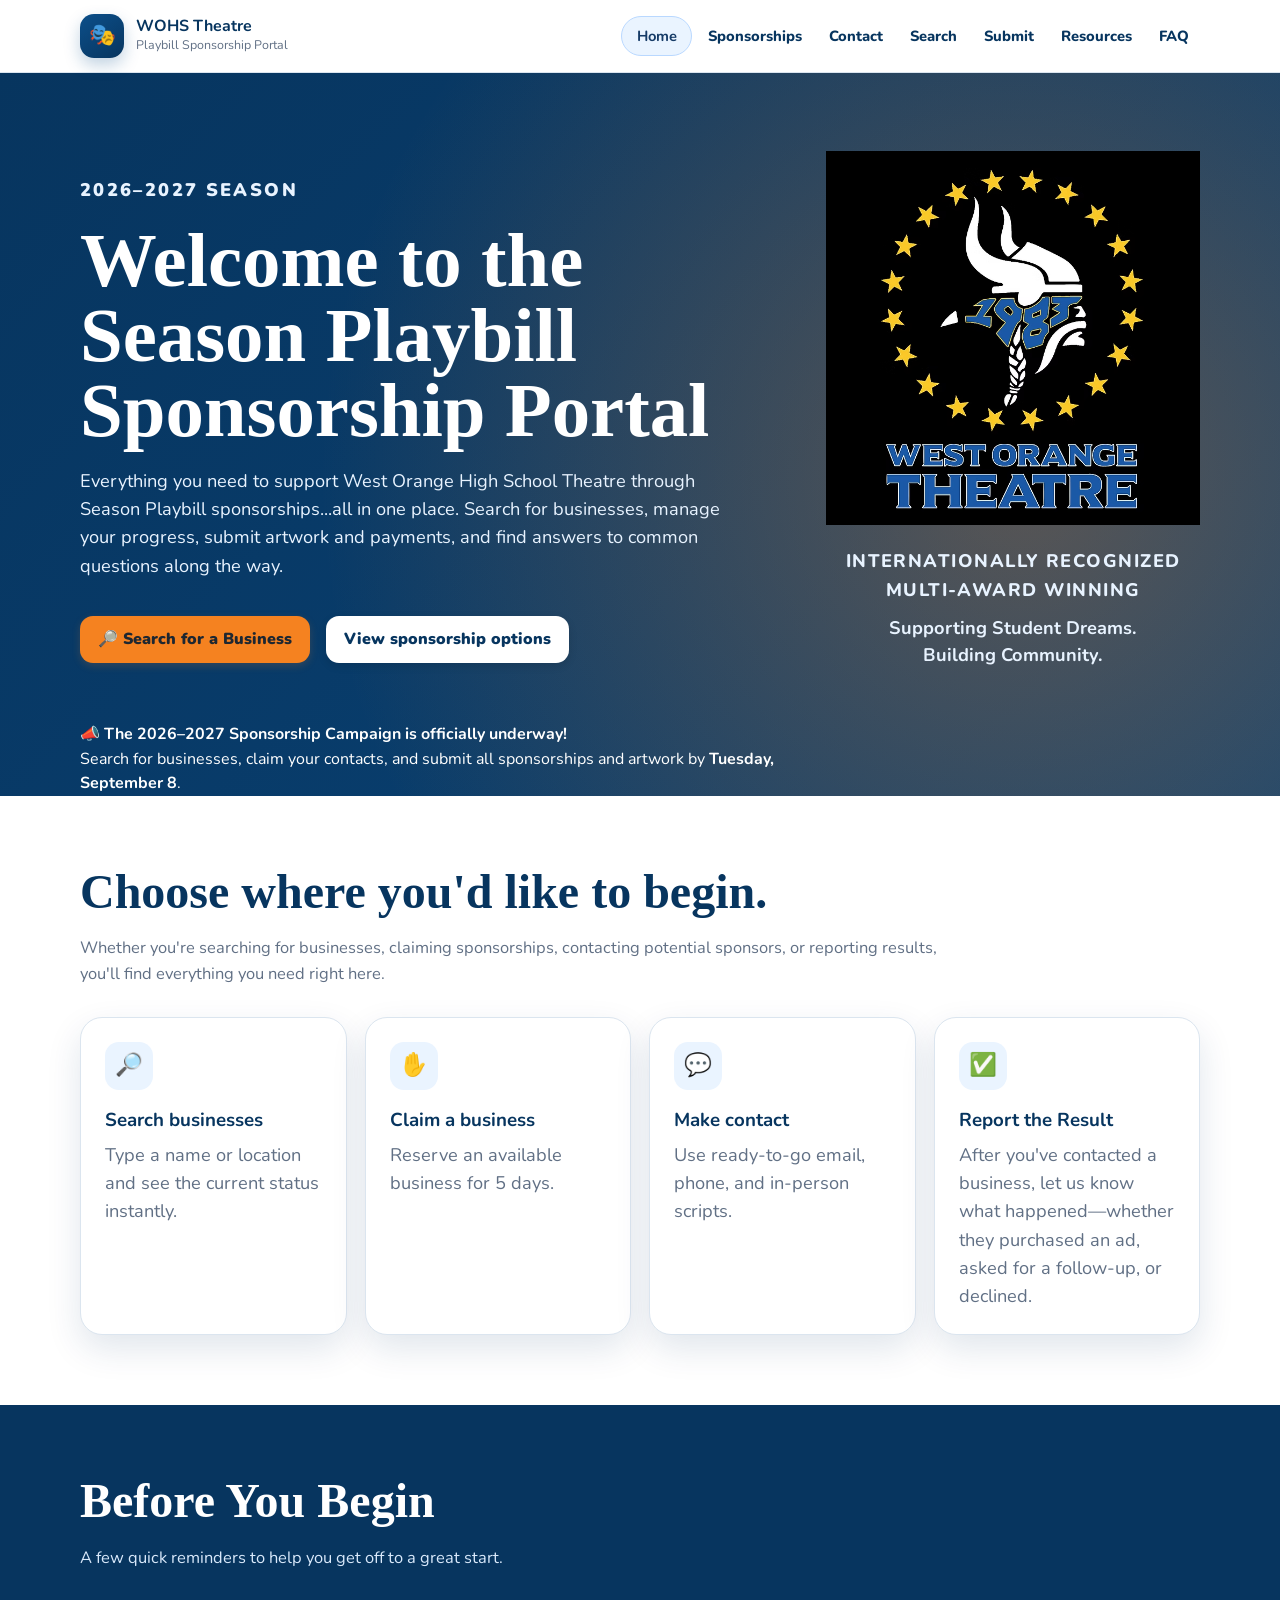
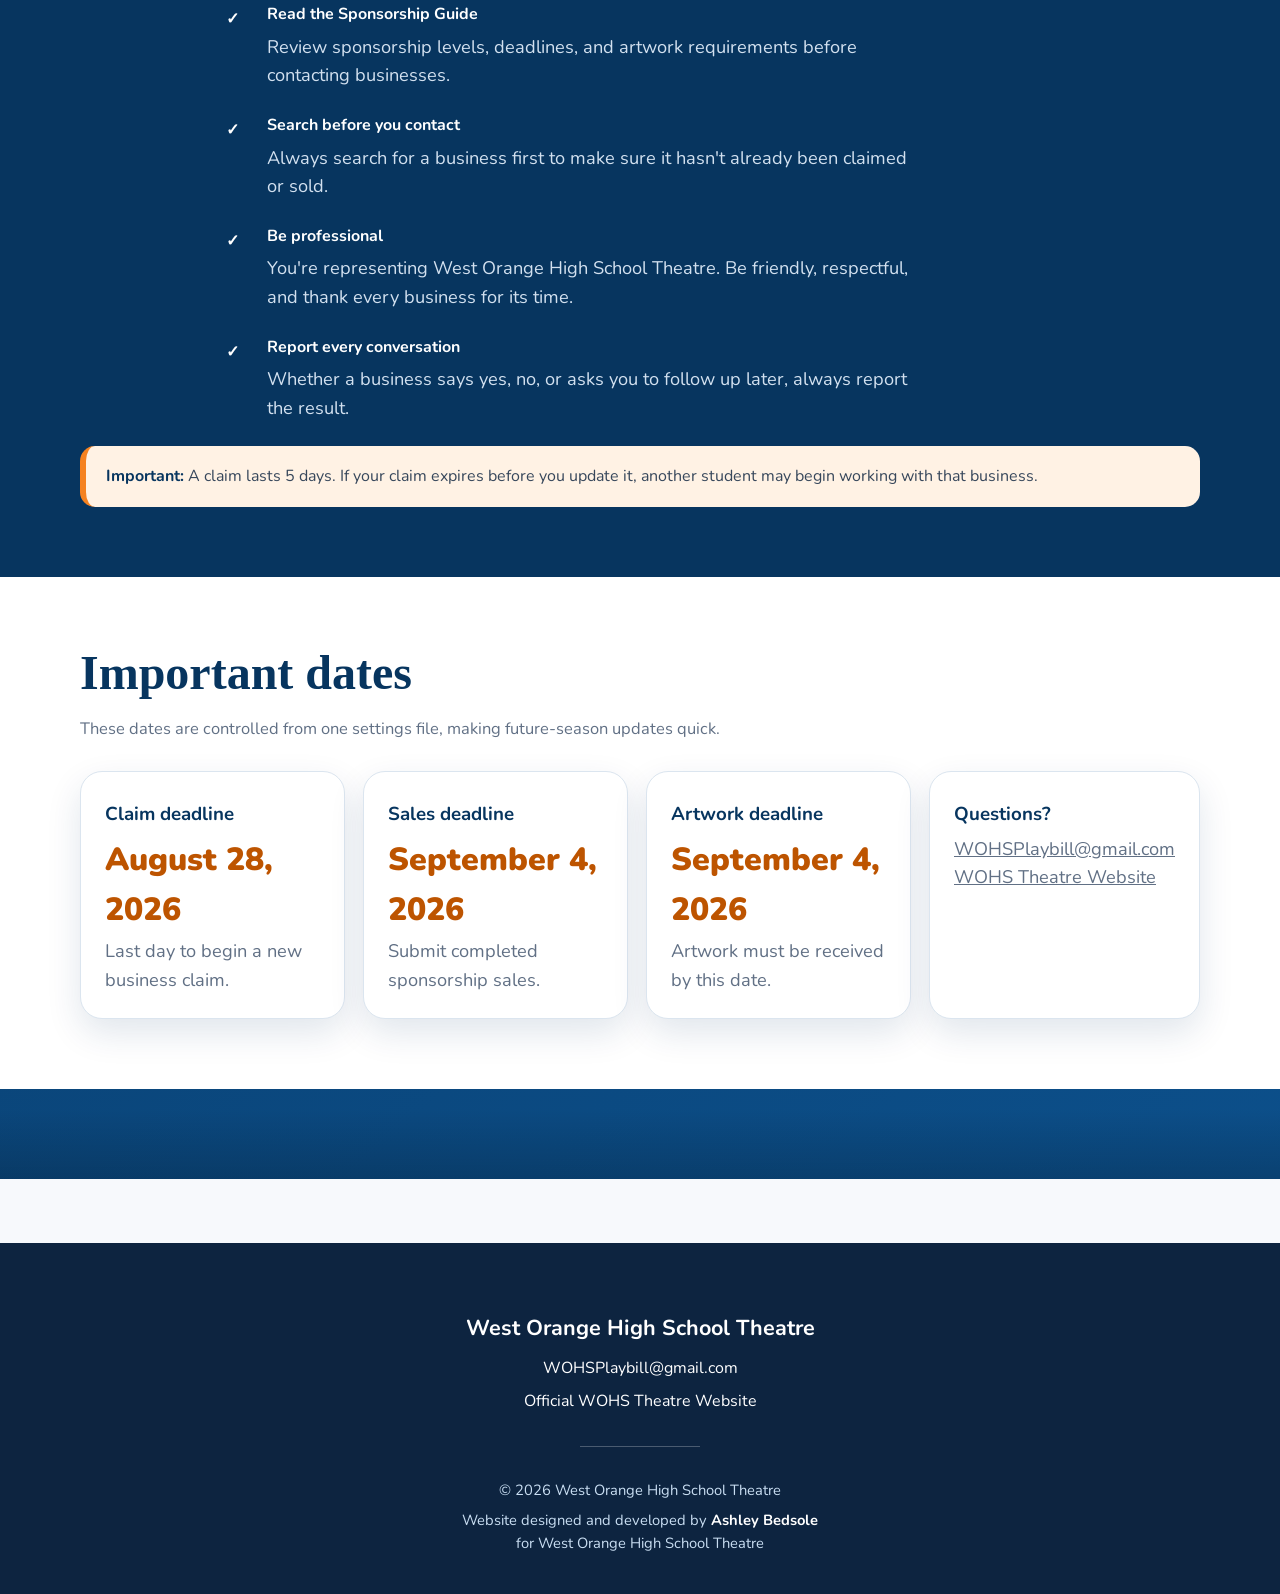
==== commit 66878ef4: "Update index.html" ====
--- a/index.html
+++ b/index.html
@@ -31,7 +31,10 @@
         Supporting Student Dreams.<br>
         Building Community.
     </p>
-
+</div>
+<div class="hero-announcement">
+    📣 <strong>The 2026–2027 Sponsorship Campaign is officially underway!</strong><br>
+    Search for businesses, claim your contacts, and submit all sponsorships and artwork by <strong>Tuesday, September 8</strong>.
 </div>
     </div>
 <section class="section section-white"><div class="container"><div class="section-title"><h2>Choose where you'd like to begin.</h2>
--- a/css/styles.css
+++ b/css/styles.css
@@ -1,6 +1,27 @@
 @import url('https://fonts.googleapis.com/css2?family=Nunito:wght@400;600;700;800;900&display=swap');
 :root{--blue:#0c4f8a;--blue-dark:#07355f;--blue-soft:#eaf4ff;--orange:#f58220;--orange-dark:#bd5400;--cream:#fffaf2;--ink:#182433;--muted:#617085;--line:#dbe5ef;--green:#167547;--green-bg:#e9f8f0;--gold:#9a5b00;--gold-bg:#fff4dc;--purple:#315b9e;--purple-bg:#eaf0ff;--gray-bg:#f1f3f6;--shadow:0 14px 35px rgba(8,53,95,.12);--radius:22px}
-*{box-sizing:border-box}html{scroll-behavior:smooth}body{margin:0;font-family:'Nunito',sans-serif;color:var(--ink);background:#f7f9fc;line-height:1.55}a{color:inherit}img{max-width:100%}.container{width:min(1120px,calc(100% - 32px));margin:auto}.skip-link{position:absolute;left:-9999px}.skip-link:focus{left:16px;top:16px;z-index:999;background:white;padding:10px;border-radius:8px}.site-header{position:sticky;top:0;z-index:50;background:rgba(255,255,255,.96);backdrop-filter:blur(12px);border-bottom:1px solid var(--line)}.header-inner{min-height:72px;display:flex;align-items:center;justify-content:space-between;gap:20px}.brand{text-decoration:none;display:flex;align-items:center;gap:12px}.brand-mark{width:44px;height:44px;border-radius:14px;background:linear-gradient(145deg,var(--blue),var(--blue-dark));display:grid;place-items:center;color:white;font-size:1.35rem;box-shadow:0 7px 16px rgba(12,79,138,.25)}.brand-text strong{display:block;color:var(--blue-dark);font-size:1rem;line-height:1.1}.brand-text span{display:block;color:var(--muted);font-size:.78rem}.site-nav{display:flex;align-items:center;gap:5px}.site-nav a{text-decoration:none;padding:9px 11px;border-radius:10px;color:var(--blue-dark);font-weight:800;font-size:.92rem}.site-nav a:hover,.site-nav a[aria-current='page']{background:var(--blue-soft)}.menu-button{display:none;border:0;background:var(--blue-soft);border-radius:10px;padding:9px 12px;font:inherit;font-weight:900;color:var(--blue-dark)}.hero{overflow:hidden;background:radial-gradient(circle at 80% 15%,rgba(245,130,32,.34),transparent 28%),linear-gradient(135deg,var(--blue-dark),var(--blue));color:white;padding:78px 0 64px}.hero-grid{
+*{box-sizing:border-box}html{scroll-behavior:smooth}body{margin:0;font-family:'Nunito',sans-serif;color:var(--ink);background:#f7f9fc;line-height:1.55}a{color:inherit}img{max-width:100%}.container{width:min(1120px,calc(100% - 32px));margin:auto}.skip-link{position:absolute;left:-9999px}.skip-link:focus{left:16px;top:16px;z-index:999;background:white;padding:10px;border-radius:8px}.site-header{position:sticky;top:0;z-index:50;background:rgba(255,255,255,.96);backdrop-filter:blur(12px);border-bottom:1px solid var(--line)}.header-inner{min-height:72px;display:flex;align-items:center;justify-content:space-between;gap:20px}.brand{text-decoration:none;display:flex;align-items:center;gap:12px}.brand-mark{width:44px;height:44px;border-radius:14px;background:linear-gradient(145deg,var(--blue),var(--blue-dark));display:grid;place-items:center;color:white;font-size:1.35rem;box-shadow:0 7px 16px rgba(12,79,138,.25)}.brand-text strong{display:block;color:var(--blue-dark);font-size:1rem;line-height:1.1}.brand-text span{display:block;color:var(--muted);font-size:.78rem}.site-nav{display:flex;align-items:center;gap:5px}.site-nav a{text-decoration:none;padding:9px 11px;border-radius:10px;color:var(--blue-dark);font-weight:800;font-size:.92rem}.site-nav a:hover,.site-nav a[aria-current='page']{background:var(--blue-soft)}.menu-button{display:none;border:0;background:var(--blue-soft);border-radius:10px;padding:9px 12px;font:inherit;font-weight:900;color:var(--blue-dark)}.hero{
+    position:relative;
+    overflow:hidden;
+    background:
+        radial-gradient(circle at 80% 15%, rgba(245,130,32,.34), transparent 28%),
+        linear-gradient(135deg, var(--blue-dark), var(--blue));
+    color:white;
+    padding:78px 0 90px;
+}.hero::after{
+    content:"";
+    position:absolute;
+    left:0;
+    right:0;
+    bottom:0;
+    height:70px;
+    background:linear-gradient(
+        to bottom,
+        rgba(0,0,0,0),
+        rgba(0,0,0,.18)
+    );
+    pointer-events:none;
+}.hero-grid{
   display:grid;
   grid-template-columns:minmax(0,1.3fr) minmax(280px,.7fr);
   align-items:center;
@@ -9,14 +30,75 @@
 
 .hero-grid > *{
   min-width:0;
-}.eyebrow{text-transform:uppercase;letter-spacing:.13em;font-size:.76rem;font-weight:900;color:#ffd4ae}.hero h1,.page-hero h1{font-family:Rockwell,'Roboto Slab',Georgia,serif;font-size:clamp(2.55rem,6vw,5rem);line-height:.98;margin:.22em 0}.hero p{font-size:1.14rem;max-width:650px;color:#e8f3ff}.hero-actions,.button-row{display:flex;flex-wrap:wrap;gap:12px;margin-top:26px}.button{display:inline-flex;align-items:center;justify-content:center;gap:8px;text-decoration:none;border:0;border-radius:13px;padding:13px 18px;font-weight:900;cursor:pointer;transition:.18s transform,.18s box-shadow}.button:hover{transform:translateY(-2px)}.button-orange{background:var(--orange);color:#1e2731;box-shadow:0 9px 20px rgba(245,130,32,.28)}.button-orange:hover{background:#ff963d}.button-white{background:white;color:var(--blue-dark)}.button-blue{background:var(--blue);color:white}.button-small{padding:10px 14px;font-size:.9rem}.playbill-card{background:#fff;color:var(--ink);border-radius:28px;padding:20px;box-shadow:0 25px 55px rgba(0,0,0,.24);transform:rotate(2deg)}.playbill-top{border:5px solid var(--ink);padding:12px;text-align:center}.playbill-top small{font-weight:900}.bravo{font-family:Rockwell,Georgia,serif;font-size:clamp(3.2rem,7vw,5.2rem);line-height:1;color:var(--blue-dark);margin:8px 0}.playbill-art{height:190px;margin-top:14px;border-radius:13px;background:linear-gradient(145deg,rgba(12,79,138,.92),rgba(7,53,95,.98)),repeating-linear-gradient(30deg,transparent 0 20px,rgba(255,255,255,.08) 20px 22px);display:grid;place-items:center;color:white;text-align:center;padding:20px}.playbill-art span{font-size:4.4rem}.section{padding:70px 0}.section-white{background:white}.section-title{
+}.eyebrow{text-transform:uppercase;letter-spacing:.13em;font-size:.76rem;font-weight:900;color:#ffd4ae}.hero h1,.page-hero h1{font-family:Rockwell,'Roboto Slab',Georgia,serif;font-size:clamp(2.55rem,6vw,5rem);line-height:.98;margin:.22em 0}.hero p{font-size:1.14rem;max-width:650px;color:#e8f3ff}.hero-actions,.button-row{display:flex;flex-wrap:wrap;gap:16px;margin-top:36px}.button{display:inline-flex;align-items:center;justify-content:center;gap:8px;text-decoration:none;border:0;border-radius:13px;padding:11px 18px;font-weight:900;cursor:pointer;transition:.18s transform,.18s box-shadow}.button:hover{transform:translateY(-2px)}.button-orange{
+    background:var(--orange);
+    color:#1e2731;
+    box-shadow:0 3px 8px rgba(245,130,32,.18);
+}
+
+.button-orange:hover{
+    background:#ff963d;
+    box-shadow:0 10px 22px rgba(245,130,32,.28);
+}.button-white{
+  background:white;
+  color:var(--blue-dark);
+  box-shadow:0 3px 8px rgba(0,0,0,.12);
+}
+
+.button-white:hover{
+  box-shadow:0 10px 22px rgba(0,0,0,.22);
+}.button-blue{background:var(--blue);color:white}.button-small{padding:10px 14px;font-size:.9rem}.playbill-card{background:#fff;color:var(--ink);border-radius:28px;padding:20px;box-shadow:0 25px 55px rgba(0,0,0,.24);transform:rotate(2deg)}.playbill-top{border:5px solid var(--ink);padding:12px;text-align:center}.playbill-top small{font-weight:900}.bravo{font-family:Rockwell,Georgia,serif;font-size:clamp(3.2rem,7vw,5.2rem);line-height:1;color:var(--blue-dark);margin:8px 0}.playbill-art{height:190px;margin-top:14px;border-radius:13px;background:linear-gradient(145deg,rgba(12,79,138,.92),rgba(7,53,95,.98)),repeating-linear-gradient(30deg,transparent 0 20px,rgba(255,255,255,.08) 20px 22px);display:grid;place-items:center;color:white;text-align:center;padding:20px}.playbill-art span{font-size:4.4rem}.section{padding:70px 0}.section-white{background:white}.section-title{
   max-width:none;
   margin-bottom:30px;
 }
 
 .section-title p{
   max-width:900px;
-}.section-title h2,.content-card h2{font-family:Rockwell,'Roboto Slab',Georgia,serif;color:var(--blue-dark);font-size:clamp(1.9rem,4vw,3rem);line-height:1.1;margin:0 0 10px}.section-title p{color:var(--muted);font-size:1.03rem}.action-grid,.pricing-grid,.resource-grid{display:grid;grid-template-columns:repeat(4,1fr);gap:18px}.action-card,.price-card,.resource-card,.content-card{background:white;border:1px solid var(--line);border-radius:var(--radius);padding:24px;box-shadow:var(--shadow)}.action-card{text-decoration:none;transition:.18s transform,.18s border-color}.action-card:hover{transform:translateY(-4px);border-color:#9fc1e4}.card-icon{width:48px;height:48px;border-radius:14px;background:var(--blue-soft);display:grid;place-items:center;font-size:1.4rem;margin-bottom:16px}.action-card h3,.price-card h3,.resource-card h3{color:var(--blue-dark);margin:.2rem 0 .4rem}.action-card p,.price-card p,.resource-card p{color:var(--muted);margin:0}.steps{display:grid;grid-template-columns:repeat(5,1fr);gap:12px;counter-reset:step}.step{background:var(--cream);border:1px solid #f3dcc0;border-radius:18px;padding:18px}.step:before{counter-increment:step;content:counter(step);width:32px;height:32px;display:grid;place-items:center;border-radius:50%;background:var(--orange);font-weight:900;margin-bottom:12px}.step strong{display:block;color:var(--blue-dark)}.notice{background:#fff2e4;border-left:6px solid var(--orange);padding:18px 20px;border-radius:15px}.page-hero{background:linear-gradient(135deg,var(--blue-dark),var(--blue));color:white;padding:52px 0}.page-hero h1{font-size:clamp(2.3rem,5vw,4.2rem)}.page-hero p{max-width:720px;color:#e7f2ff;font-size:1.08rem}.content-wrap{display:grid;grid-template-columns:minmax(0,1fr) 300px;gap:25px;align-items:start}.sidebar-card{position:sticky;top:96px}.search-panel{background:white;border:1px solid var(--line);border-radius:26px;padding:24px;box-shadow:var(--shadow);margin-top:-38px;position:relative}.search-label{display:block;color:var(--blue-dark);font-weight:900;margin-bottom:8px}.search-control{display:flex;gap:10px;align-items:center;border:2px solid #c5d8eb;border-radius:16px;padding:4px 6px 4px 14px}.search-control:focus-within{border-color:var(--blue);box-shadow:0 0 0 4px rgba(12,79,138,.1)}.search-control input{min-width:0;flex:1;border:0;outline:0;padding:13px 4px;font:inherit;font-size:1.02rem}.clear-button{border:0;background:var(--blue-soft);color:var(--blue-dark);border-radius:10px;padding:9px 12px;font:inherit;font-weight:900;cursor:pointer}.filters{display:flex;gap:8px;flex-wrap:wrap;margin:18px 0}.filter-chip{border:1px solid #bfd2e5;background:white;border-radius:999px;padding:8px 13px;color:var(--blue-dark);font:inherit;font-weight:900;cursor:pointer}.filter-chip.active{background:var(--blue);color:white;border-color:var(--blue)}.results-header{display:flex;justify-content:space-between;align-items:center;gap:10px;margin:24px 0 12px}.results-header h2{font-family:Rockwell,Georgia,serif;color:var(--blue-dark);margin:0}.results-header span{color:var(--muted);font-weight:800}.business-results{display:grid;gap:13px}.business-card{background:white;border:1px solid var(--line);border-radius:18px;padding:19px;box-shadow:0 7px 20px rgba(8,53,95,.06)}.business-card-main{display:flex;justify-content:space-between;align-items:flex-start;gap:16px}.business-card h2{font-family:'Nunito',sans-serif;font-size:1.15rem;margin:0;color:var(--blue-dark)}.location,.result-detail,.updated{margin:.2rem 0;color:var(--muted)}.updated{font-size:.8rem}.status{border-radius:999px;padding:7px 10px;font-size:.78rem;font-weight:900;white-space:nowrap}.status-available{background:var(--green-bg);color:var(--green)}.status-claimed{background:var(--gold-bg);color:var(--gold)}.status-purchased{background:var(--purple-bg);color:var(--purple)}.status-declined,.status-other{background:var(--gray-bg);color:#56606d}.empty-message{display:flex;flex-direction:column;gap:3px;padding:22px;border:1px dashed #b8cadd;border-radius:16px;color:var(--muted)}.price-card .price{font-size:2rem;font-weight:900;color:var(--orange-dark);margin:.2rem 0}.price-card.featured{border:2px solid var(--orange);position:relative}.price-card.featured:before{content:'Popular';position:absolute;right:16px;top:-13px;background:var(--orange);padding:4px 10px;border-radius:999px;font-size:.75rem;font-weight:900}.two-col{display:grid;grid-template-columns:1fr 1fr;gap:20px}.check-list{padding:0;list-style:none}.check-list li{padding-left:28px;position:relative;margin:10px 0}.check-list li:before{content:'✓';position:absolute;left:0;color:var(--green);font-weight:900}.faq details{background:white;border:1px solid var(--line);border-radius:15px;padding:16px 18px;margin-bottom:10px}.faq summary{cursor:pointer;font-weight:900;color:var(--blue-dark)}.faq p{color:var(--muted)}.site-footer{background:var(--blue-dark);color:white;padding:38px 0;margin-top:50px}.footer-grid{display:flex;justify-content:space-between;gap:30px;align-items:flex-start}.site-footer p{color:#c9def2;margin:.4rem 0}.site-footer a{color:white}.fine-print{font-size:.8rem;color:#9fbcd7!important;margin-top:18px!important}
+}.section-title h2,.content-card h2{font-family:Rockwell,'Roboto Slab',Georgia,serif;color:var(--blue-dark);font-size:clamp(1.9rem,4vw,3rem);line-height:1.1;margin:0 0 10px}.section-title p{color:var(--muted);font-size:1.03rem}.action-grid,.pricing-grid,.resource-grid{display:grid;grid-template-columns:repeat(4,1fr);gap:18px}.action-card,.price-card,.resource-card,.content-card{background:white;border:1px solid var(--line);border-radius:var(--radius);padding:24px;box-shadow:var(--shadow)}.action-card{text-decoration:none;transition:.18s transform,.18s border-color}.action-card:hover{transform:translateY(-4px);border-color:#9fc1e4}.card-icon{width:48px;height:48px;border-radius:14px;background:var(--blue-soft);display:grid;place-items:center;font-size:1.4rem;margin-bottom:16px}.action-card h3,.price-card h3,.resource-card h3{color:var(--blue-dark);margin:.2rem 0 .4rem}.action-card p,.price-card p,.resource-card p{color:var(--muted);margin:0}.steps{display:grid;grid-template-columns:repeat(5,1fr);gap:12px;counter-reset:step}.step{background:var(--cream);border:1px solid #f3dcc0;border-radius:18px;padding:18px}.step:before{counter-increment:step;content:counter(step);width:32px;height:32px;display:grid;place-items:center;border-radius:50%;background:var(--orange);font-weight:900;margin-bottom:12px}.step strong{display:block;color:var(--blue-dark)}.notice{background:#fff2e4;border-left:6px solid var(--orange);padding:18px 20px;border-radius:15px}.page-hero{background:linear-gradient(135deg,var(--blue-dark),var(--blue));color:white;padding:52px 0}.page-hero h1{font-size:clamp(2.3rem,5vw,4.2rem)}.page-hero p{max-width:720px;color:#e7f2ff;font-size:1.08rem}.content-wrap{display:grid;grid-template-columns:minmax(0,1fr) 300px;gap:25px;align-items:start}.sidebar-card{position:sticky;top:96px}.search-panel{background:white;border:1px solid var(--line);border-radius:26px;padding:24px;box-shadow:var(--shadow);margin-top:-38px;position:relative}.search-label{display:block;color:var(--blue-dark);font-weight:900;margin-bottom:8px}.search-control{display:flex;gap:10px;align-items:center;border:2px solid #c5d8eb;border-radius:16px;padding:4px 6px 4px 14px}.search-control:focus-within{border-color:var(--blue);box-shadow:0 0 0 4px rgba(12,79,138,.1)}.search-control input{min-width:0;flex:1;border:0;outline:0;padding:13px 4px;font:inherit;font-size:1.02rem}.clear-button{border:0;background:var(--blue-soft);color:var(--blue-dark);border-radius:10px;padding:9px 12px;font:inherit;font-weight:900;cursor:pointer}.filters{display:flex;gap:8px;flex-wrap:wrap;margin:18px 0}.filter-chip{border:1px solid #bfd2e5;background:white;border-radius:999px;padding:8px 13px;color:var(--blue-dark);font:inherit;font-weight:900;cursor:pointer}.filter-chip.active{background:var(--blue);color:white;border-color:var(--blue)}.results-header{display:flex;justify-content:space-between;align-items:center;gap:10px;margin:24px 0 12px}.results-header h2{font-family:Rockwell,Georgia,serif;color:var(--blue-dark);margin:0}.results-header span{color:var(--muted);font-weight:800}.business-results{display:grid;gap:13px}.business-card{background:white;border:1px solid var(--line);border-radius:18px;padding:19px;box-shadow:0 7px 20px rgba(8,53,95,.06)}.business-card-main{display:flex;justify-content:space-between;align-items:center;gap:16px}.business-card h2{font-family:'Nunito',sans-serif;font-size:1.15rem;margin:0;color:var(--blue-dark)}.location,.result-detail,.updated{margin:.2rem 0;color:var(--muted)}.updated{font-size:.8rem}
+.status {
+  display: inline-flex;
+  align-items: center;
+  justify-content: center;
+  min-height: 34px;
+  padding: 8px 16px;
+  border-radius: 999px;
+  font-size: 0.82rem;
+  font-weight: 800;
+  line-height: 1;
+  white-space: nowrap;
+  border: 1px solid transparent;
+}
+
+.status-available {
+  background: #dcfce7;
+  color: #166534;
+  border-color: #86efac;
+}
+
+.status-claimed {
+  background: #dbeafe;
+  color: #1d4ed8;
+  border-color: #93c5fd;
+}
+
+.status-committed {
+  background: #ede9fe;
+  color: #6d28d9;
+  border-color: #c4b5fd;
+}
+
+.status-declined {
+  background: #fee2e2;
+  color: #b91c1c;
+  border-color: #fca5a5;
+}
+
+.status-purchased {
+  background: #e5e7eb;
+  color: #374151;
+  border-color: #d1d5db;
+}
+.empty-message{display:flex;flex-direction:column;gap:3px;padding:22px;border:1px dashed #b8cadd;border-radius:16px;color:var(--muted)}.price-card .price{font-size:2rem;font-weight:900;color:var(--orange-dark);margin:.2rem 0}.price-card.featured{border:2px solid var(--orange);position:relative}.price-card.featured:before{content:'Popular';position:absolute;right:16px;top:-13px;background:var(--orange);padding:4px 10px;border-radius:999px;font-size:.75rem;font-weight:900}.two-col{display:grid;grid-template-columns:1fr 1fr;gap:20px}.check-list{padding:0;list-style:none}.check-list li{padding-left:28px;position:relative;margin:10px 0}.check-list li:before{content:'✓';position:absolute;left:0;color:var(--green);font-weight:900}.faq details{background:white;border:1px solid var(--line);border-radius:15px;padding:16px 18px;margin-bottom:10px}.faq summary{cursor:pointer;font-weight:900;color:var(--blue-dark)}.faq p{color:var(--muted)}.site-footer{background:var(--blue-dark);color:white;padding:38px 0;margin-top:50px}.footer-grid{display:flex;justify-content:space-between;gap:30px;align-items:flex-start}.site-footer p{color:#c9def2;margin:.4rem 0}.site-footer a{color:white}.fine-print{font-size:.8rem;color:#9fbcd7!important;margin-top:18px!important}
 @media(max-width:900px){.hero-grid,.content-wrap{grid-template-columns:1fr}.playbill-card{max-width:470px;margin:auto}.action-grid,.pricing-grid,.resource-grid{grid-template-columns:repeat(2,1fr)}.steps{grid-template-columns:1fr 1fr}.sidebar-card{position:static}.site-nav{display:none;position:absolute;top:72px;left:0;right:0;background:white;padding:12px 16px 18px;border-bottom:1px solid var(--line);flex-direction:column;align-items:stretch}.site-nav.open{display:flex}.menu-button{display:block}.site-nav a{padding:11px 14px}.two-col{grid-template-columns:1fr}}
 @media(max-width:600px){.container{width:min(100% - 22px,1120px)}.hero{padding:52px 0}.hero-grid{gap:34px}.hero-actions .button,.button-row .button{width:100%}.action-grid,.pricing-grid,.resource-grid,.steps{grid-template-columns:1fr}.section{padding:52px 0}.business-card-main{flex-direction:column}.status{align-self:flex-start}.search-panel{padding:17px}.footer-grid{flex-direction:column}.brand-text span{display:none}}
 /* ---------- Footer ---------- */
@@ -207,30 +289,58 @@
 ========================================== */
 
 header nav a.active {
-    background: var(--accent);
-    color: #fff !important;
+    background: #cfe4ff;
+    color: #163b67 !important;
+    border: 1px solid #b9d8ff;
     padding: 0.45rem 0.9rem;
     border-radius: 999px;
-    font-weight: 600;
+    font-weight: 700;
     transition: all 0.2s ease;
 }
 
 header nav a.active:hover {
-    color: #fff !important;
-}
-/* ==========================================
-   Active Navigation Pill
-========================================== */
-
-header nav a.active {
-    background: var(--accent);
-    color: #fff !important;
-    padding: 0.45rem 0.9rem;
-    border-radius: 999px;
-    font-weight: 600;
-    transition: all 0.2s ease;
-}
-
-header nav a.active:hover {
-    color: #fff !important;
-}
+    color: #163b67 !important;
+    background: #cfe4ff;
+}
+/* ---------- Resources Page ---------- */
+
+.resource-grid {
+  display: flex;
+  flex-wrap: wrap;
+  justify-content: center;
+  gap: 24px;
+}
+
+.resource-card {
+  flex: 0 1 340px;
+  max-width: 340px;
+  display: block;
+  color: inherit;
+  text-decoration: none;
+  transition: transform .18s, border-color .18s;
+}
+
+.resource-card:hover {
+  transform: translateY(-4px);
+  border-color: #9fc1e4;
+}
+
+.resource-card h3,
+.resource-card p {
+  text-decoration: none;
+}
+
+.resource-card h3 {
+  color: var(--blue-dark);
+}
+
+.resource-card p {
+  color: var(--muted);
+}
+
+@media (max-width: 700px) {
+  .resource-card {
+    flex: 1 1 100%;
+    max-width: 100%;
+  }
+}
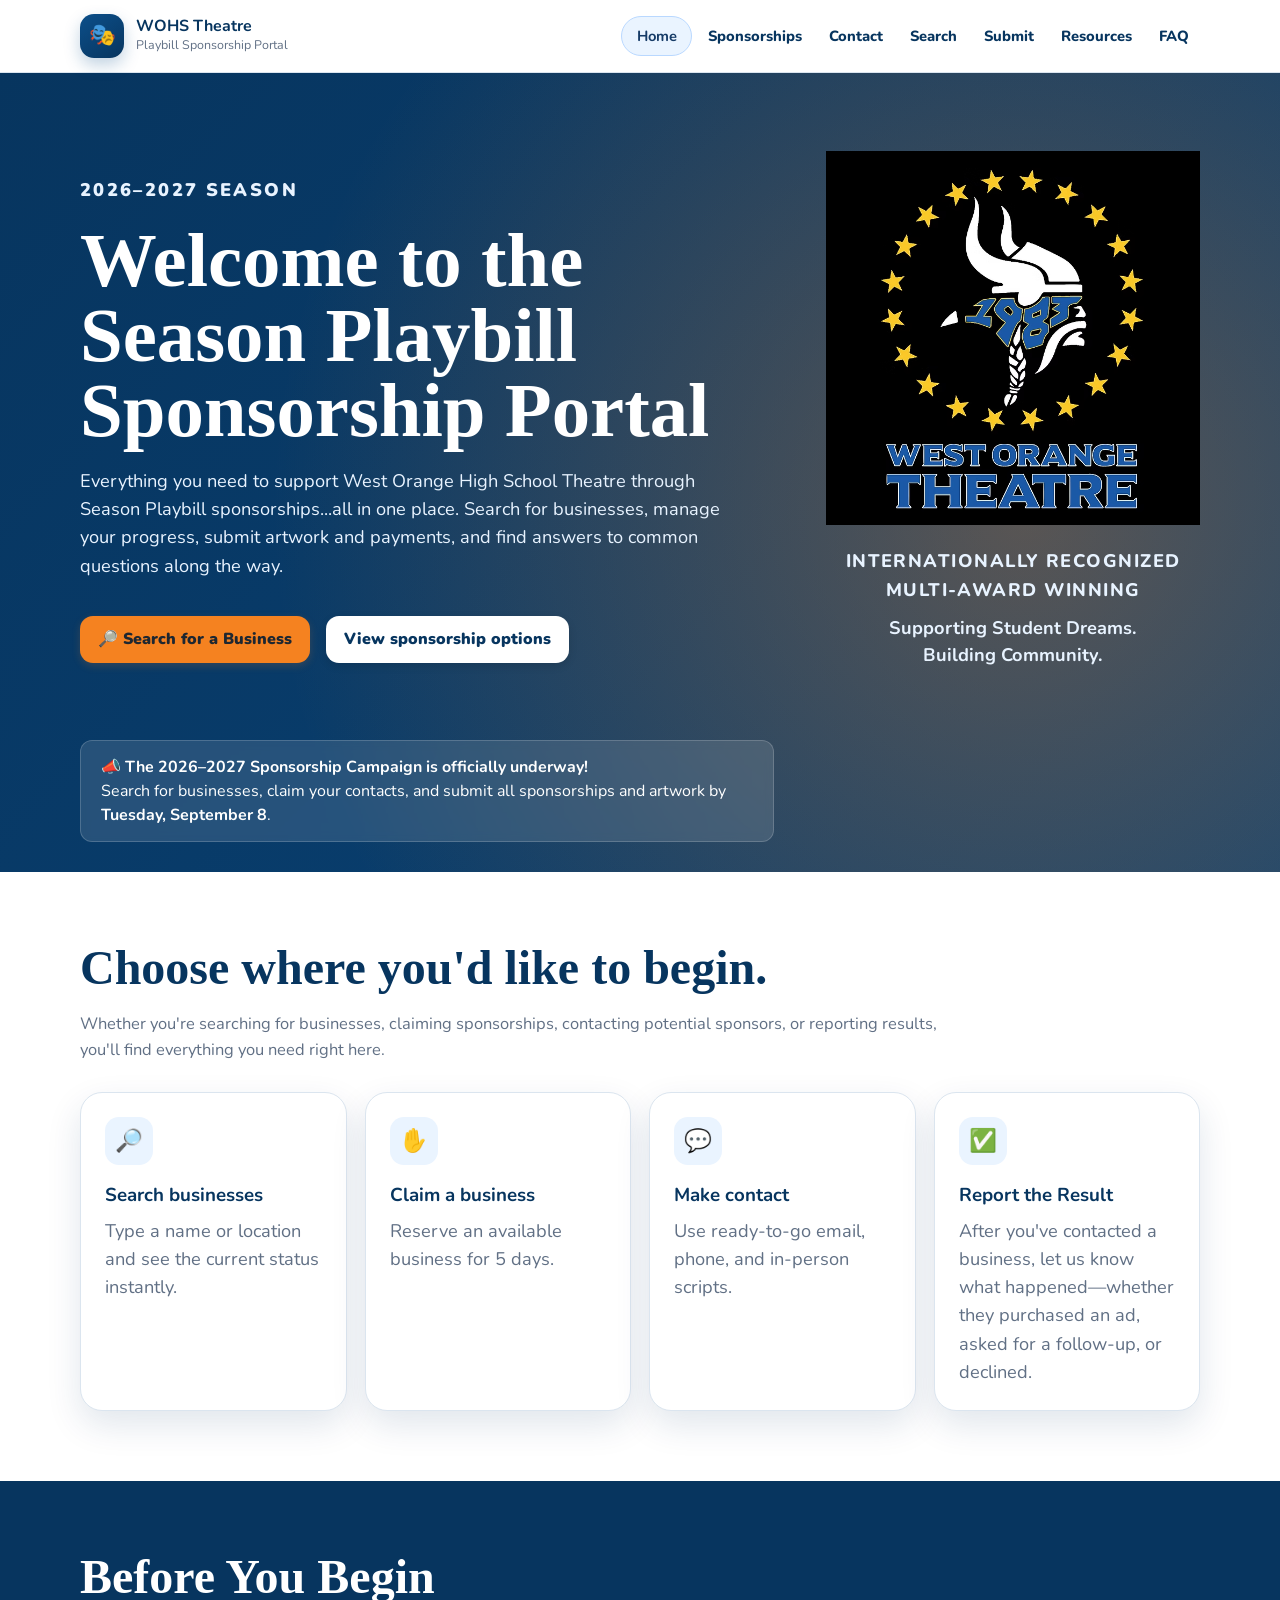
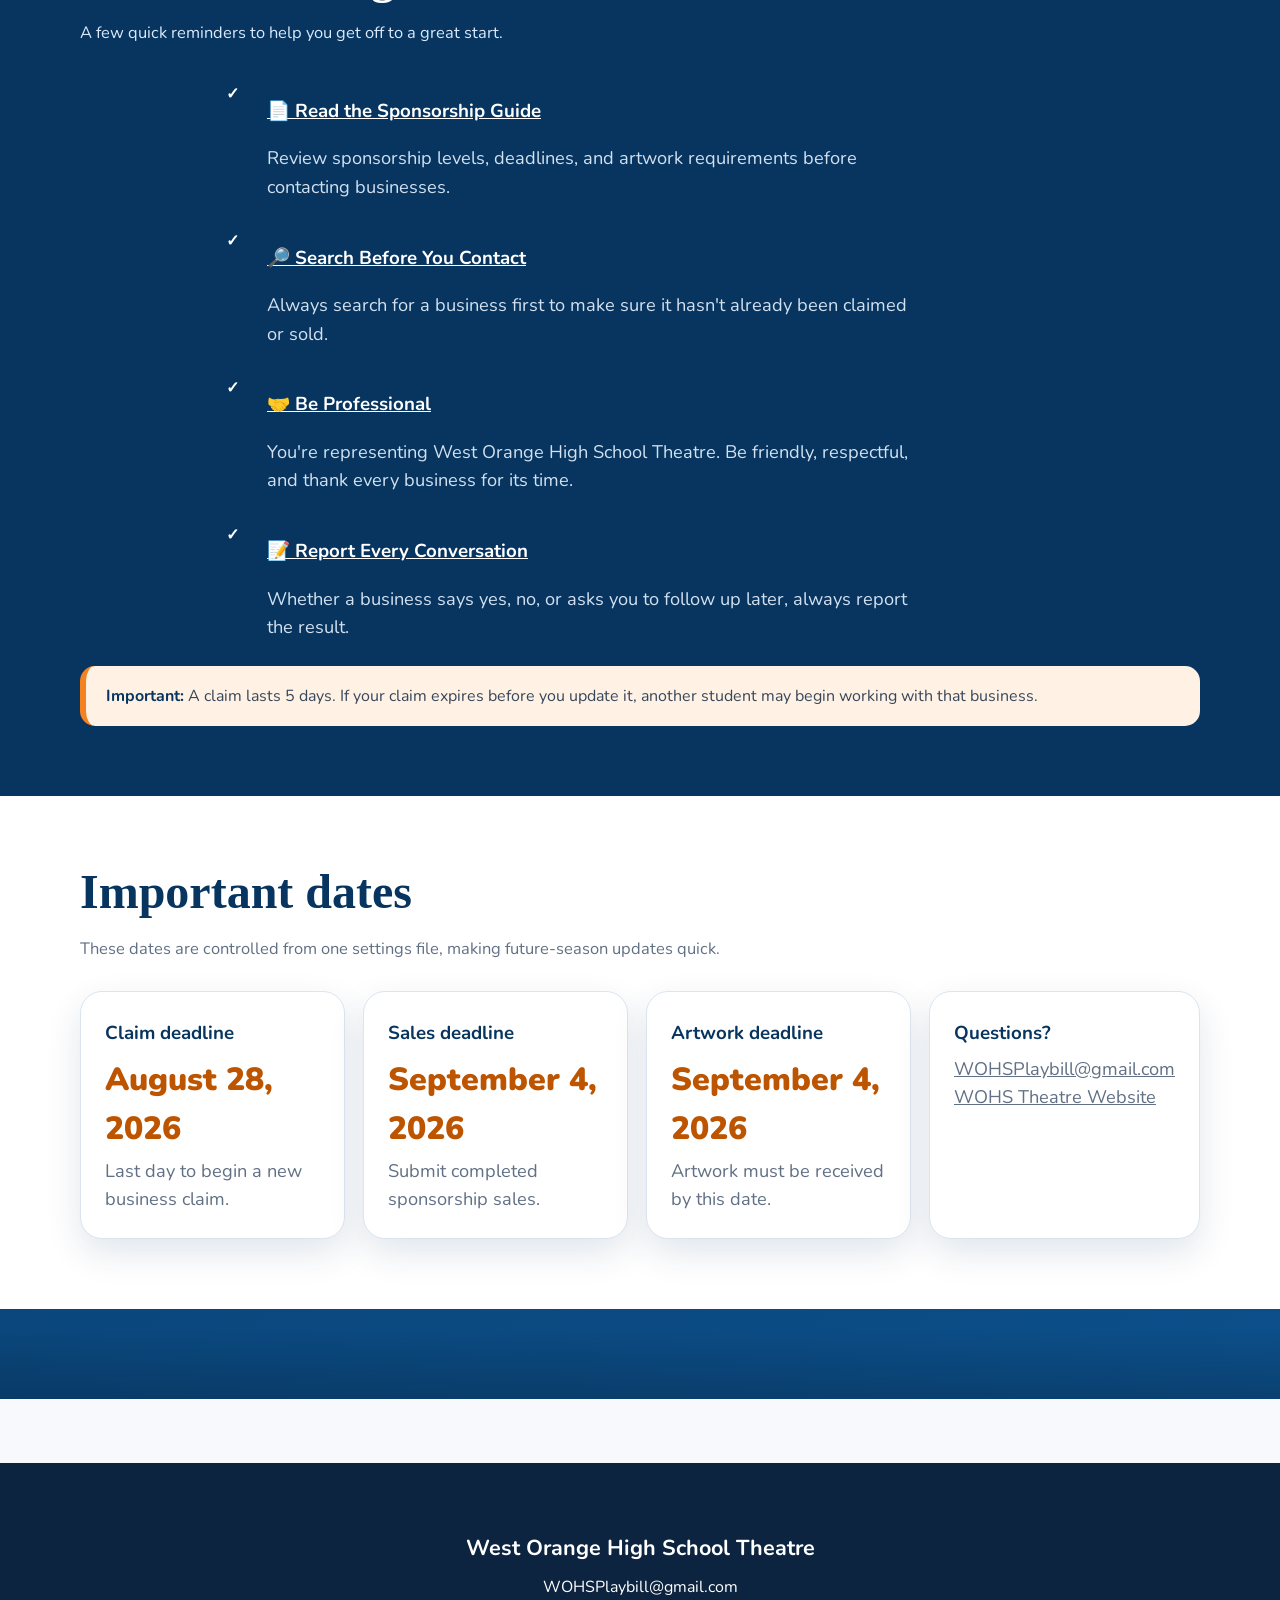
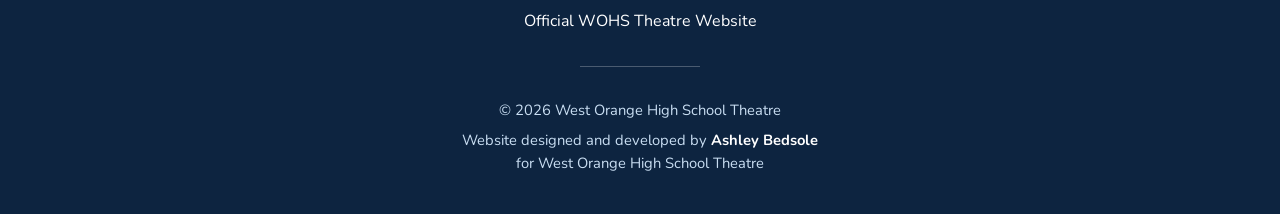
==== commit 5051ece2: "Update index.html" ====
--- a/index.html
+++ b/index.html
@@ -59,32 +59,32 @@
       <div class="check-item">
         <span class="check">✓</span>
         <div>
-          <strong>Read the Sponsorship Guide</strong>
-          <p>Review sponsorship levels, deadlines, and artwork requirements before contacting businesses.</p>
+          <h3><a href="sponsorships.html">📄 Read the Sponsorship Guide</a></h3>
+<p>Review sponsorship levels, deadlines, and artwork requirements before contacting businesses.</p>
         </div>
       </div>
 
       <div class="check-item">
         <span class="check">✓</span>
         <div>
-          <strong>Search before you contact</strong>
-          <p>Always search for a business first to make sure it hasn't already been claimed or sold.</p>
+         <h3><a href="search.html">🔎 Search Before You Contact</a></h3>
+<p>Always search for a business first to make sure it hasn't already been claimed or sold.</p>
         </div>
       </div>
 
       <div class="check-item">
         <span class="check">✓</span>
         <div>
-          <strong>Be professional</strong>
-          <p>You're representing West Orange High School Theatre. Be friendly, respectful, and thank every business for its time.</p>
+          <h3><a href="faq.html">🤝 Be Professional</a></h3>
+<p>You're representing West Orange High School Theatre. Be friendly, respectful, and thank every business for its time.</p>
         </div>
       </div>
 
       <div class="check-item">
         <span class="check">✓</span>
         <div>
-          <strong>Report every conversation</strong>
-          <p>Whether a business says yes, no, or asks you to follow up later, always report the result.</p>
+          <h3><a href="submit.html">📝 Report Every Conversation</a></h3>
+<p>Whether a business says yes, no, or asks you to follow up later, always report the result.</p>
         </div>
       </div>
 
--- a/css/styles.css
+++ b/css/styles.css
@@ -344,3 +344,15 @@
     max-width: 100%;
   }
 }
+.hero-announcement{
+    display:inline-block;
+    margin:18px 0 30px;
+    padding:14px 20px;
+    border-radius:12px;
+    background:rgba(255,255,255,.12);
+    border:1px solid rgba(255,255,255,.18);
+    color:#fff;
+    font-size:1rem;
+    line-height:1.5;
+    backdrop-filter:blur(4px);
+}
